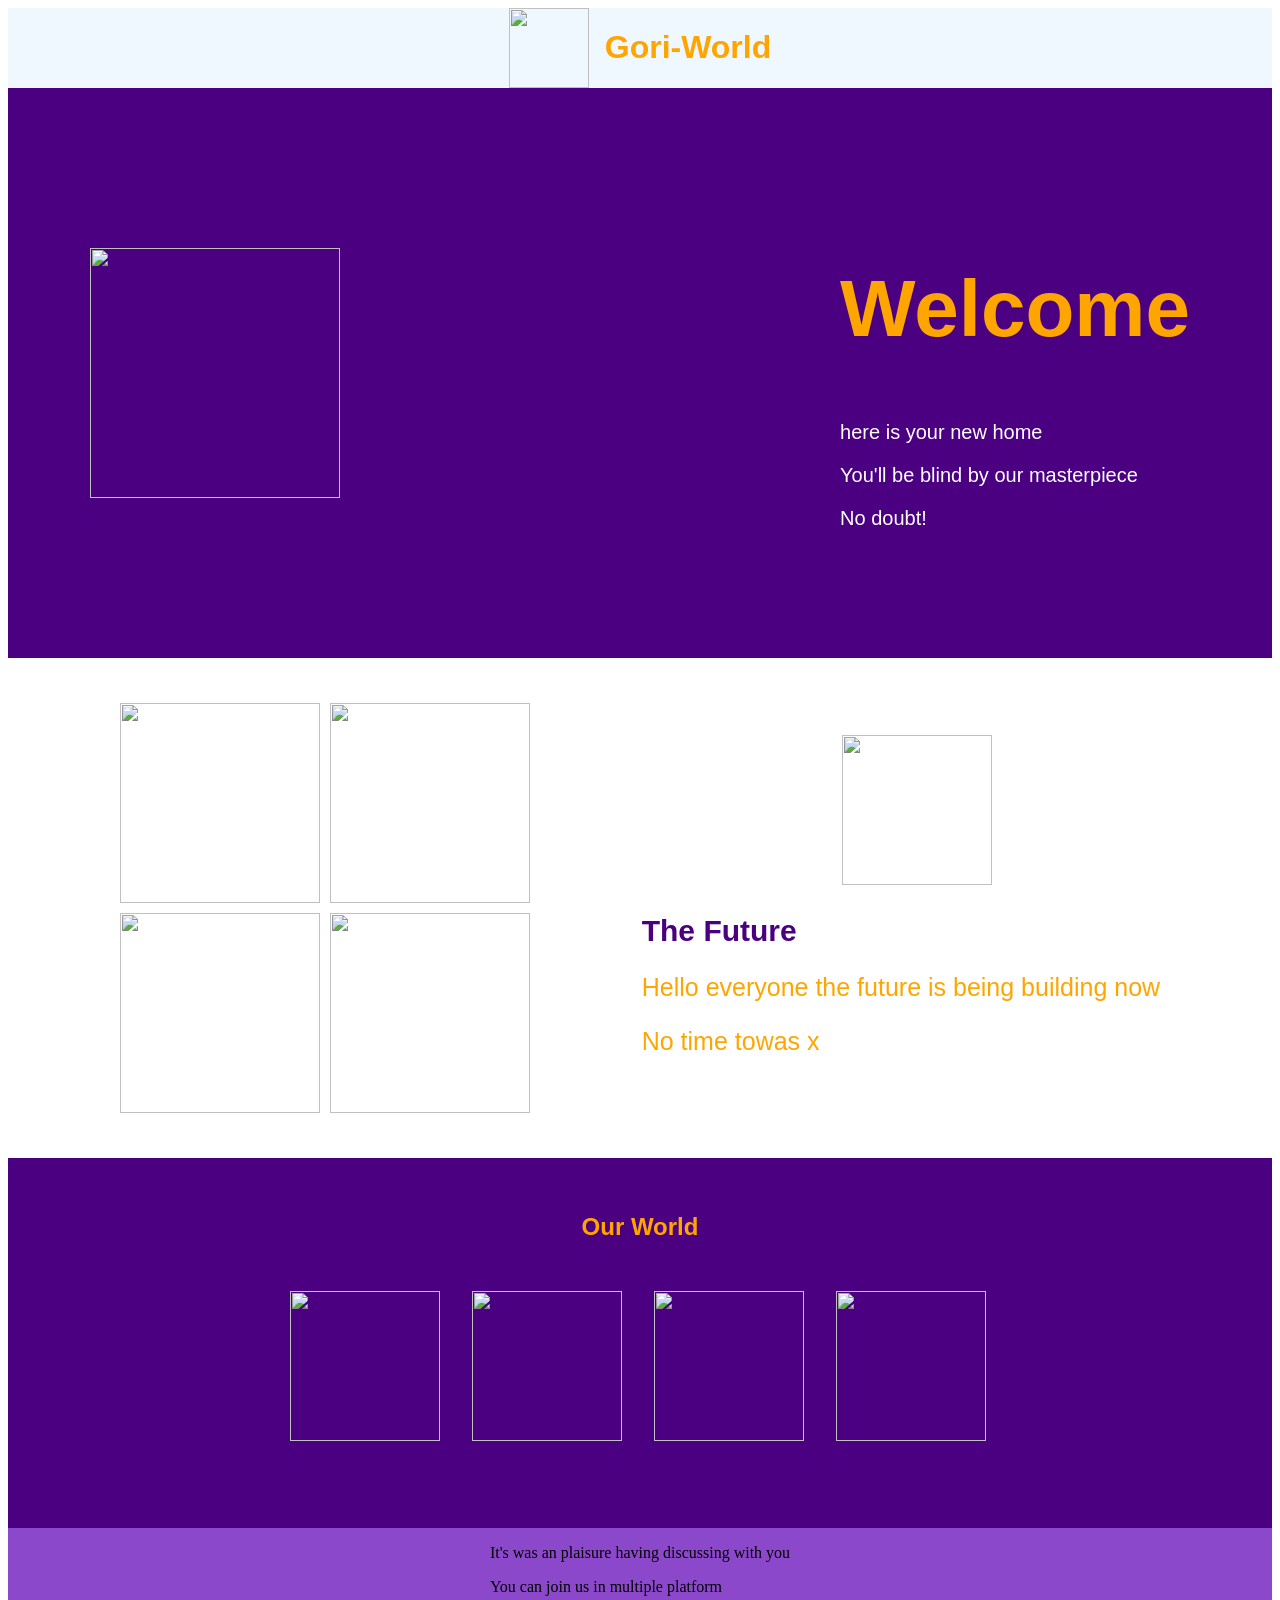
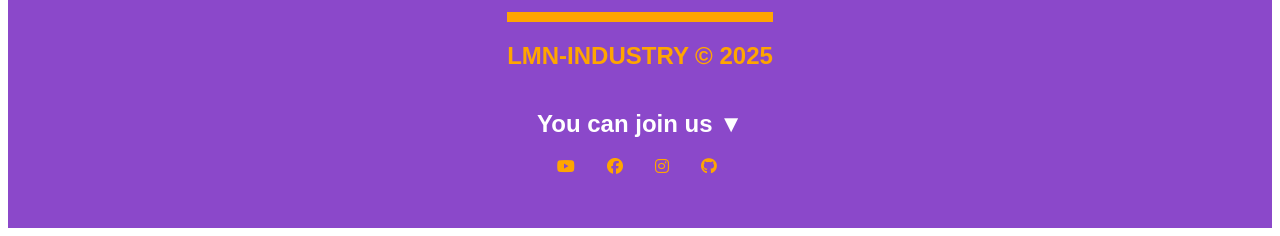
==== index.html @ 0ae8cca6 "Add files via upload" ====
<!DOCTYPE html>
<html lang="en">
<head>
    <meta charset="UTF-8">
    <meta name="viewport" content="width=device-width, initial-scale=1.0">
    <link rel="icon" type="image/png" href="./Graphics/gori5.png">
    <link rel="stylesheet" href="https://cdnjs.cloudflare.com/ajax/libs/font-awesome/6.4.0/css/all.min.css">
    <link rel="stylesheet" href="restau.css">
    <title>Gori-Gang</title>
</head>
<body>
 
    <header>
        <img src="./Graphics/gori3.png" alt="">
        <h1>Gori-World</h1>
    </header>   
    <section>
        <div class="contain">
              <img src="./Graphics/nid.png">
            <div class="part1">
                <h2>Welcome</h2>
                <p>here is your new home </p>
                <p>You'll be blind by our masterpiece</p>
                <p>No doubt!</p>
            </div>            
        </div>
        <div class="part2">
            <div class="icc">
                <img src="./Graphics/bird1.png" >
                <img src="./Graphics/bird2.png" >
                <img src="./Graphics/bird3.png" >
                <img src="./Graphics/Spide.png" >
            </div>
            <div class="icc1">
                <img src="./Graphics/plume.png">
                <h2>The Future</h2>
                <p>Hello everyone the future is being building now</p>
                <p>No time towas x</p>
            </div>
        </div>

        <div class="Car">
            <h1>Our World</h1>
            <div class="carouss">
                <img src="./Graphics/gori5.png" class="crd">
                <img src="./Graphics/gori2.png" class="crd">
                <img src="./Graphics/Gori.png"  class="crd">
                <img src="./Graphics/gori3.png" class="crd">
                <img src="./Graphics/bird3.png" class="crd">
            </div>
        </div>  
    </section>

  <footer>
    <div class="ft1">
        <p>It's was an plaisure having discussing with you</p>
        <p>You can join us in multiple platform</p>
    </div>
    <div class="ft2">
        <div class="fft"></div>
        <h2>LMN-INDUSTRY &copy; 2025</h2>
    </div>
    <div class="ft3">
        <h2>You can join us ▼</h2>
        <div class="fft3">
            <a href=""><i class="fab fa-youtube"></i></a>
            <a href=""><i class="fab fa-facebook"></i></a>
            <a href=""><i class="fab fa-instagram"></i></a>
            <a href=""><i class="fab fa-github"></i></a>
        </div>        
    </div>
  </footer>
<script src="reastau.js"></script>
</body>
</html>
---- restau.css ----
header{

    background-color: aliceblue;
    padding: 80px auto;
    display: flex;
    gap: 1rem;
    justify-content: center;
     img{
        width: 80px;
        height: 80px;
        right: 0;
     }
     h1{
        color: orange;
        font-family: 'Gill Sans', 'Gill Sans MT', Calibri, 'Trebuchet MS', sans-serif;
     }
}


.contain{

    display: flex;
    gap:500px;
    justify-content: center;
    padding: 35px;
    height: 500px;
    align-items: center;
    background-color: indigo;

    .part1{
        text-align: justify;
        h2{
            color: orange;
            font-family: 'Lucida Sans', 'Lucida Sans Regular', 'Lucida Grande', 'Lucida Sans Unicode', Geneva, Verdana, sans-serif;
            font-size: 5rem;
        }
        p{
            font-family: 'Lucida Sans', 'Lucida Sans Regular', 'Lucida Grande', 'Lucida Sans Unicode', Geneva, Verdana, sans-serif;
            font-size: 20px;
            color: white;
        }
    }

    img{
        width: 250px;
        height: 250px;
    }
}
.part2{
        display: flex;
        justify-content: space-evenly;
        height: 500px;
        align-items: center;

        .icc{
            background-color: white;
            border-radius: 5px;
            display: grid;
            grid-template-columns: auto auto;
            grid-gap: 10px;
            transition: transform 2s;

            img{
                width: 200px;
                height: 200px;
            }

            img:hover{
                transform: scale(1.5);
            }
        }


        .icc1{

            img{
                width: 150px;
                height: 150px;
                padding-left: 200px;
            }
            h2{
                color: indigo;
                font-family: 'Franklin Gothic Medium', 'Arial Narrow', Arial, sans-serif;
                font-size: 30px;
            }
            p{
                color:orange;
                font-size: 25px;
                font-family: 'Segoe UI', Tahoma, Geneva, Verdana, sans-serif;
            }
        }
    }

    .Car{
       background-color: indigo;
       height: 300px;
       padding: 35px;
       text-align: center;

       h1{
        color: orange;
        font-family: 'Franklin Gothic Medium', 'Arial Narrow', Arial, sans-serif;
       }
        .carouss{
        margin: 50px auto;
        display: flex;
        gap: 2rem;
        overflow-x: auto;
        width: 700px;
        img{
            width: 150px;
            height: 150px;
            flex: 1px;
        }
    }

    .carouss::-webkit-scrollbar{
        display: none;
    }

    }
    
    footer{

        background-color: rgb(139, 72, 202);
        height: 300px;
        display: flex;
        flex-direction: column;
        align-items: center;


        .ft2{
            h2{
                font-family: 'Segoe UI', Tahoma, Geneva, Verdana, sans-serif;
                color: orange;
            }
            .fft{
                padding: 5px;
                background-color: orange;
            }
        }

        .ft3{
            position: relative;
            h2{
               font-family: 'Segoe UI', Tahoma, Geneva, Verdana, sans-serif;
               color: white; 
            }

            .fft3{
                position: absolute;
                left: 20px;
                display: flex;
                gap: 2rem;
                a{                                
                color: orange;
                left: 100px;
                }

            }
        }
    }

    .tra{
        position: relative;
        background-color: white;
        height: 500px;
        a{
            top: 100px;
            position: absolute;
            padding: 100px;
            border: 1px solid black;
            border-radius: 10px;
            text-decoration: none;
            transition: 2s;
            

        }
    }
    a:hover{
        background-color: indigo;
        color: orange;
    }


    @media(max-width:500px){

        header{
            width: 100vh;   
        }

        section{


            .contain,.part2,.Car,.tra{
                width: 92vh;
            }
            .contain{
                border: 2px solid black;
                display: flex;
                gap: 2rem;
                justify-content: center;
                .part1{
                    h2{
                        font-size: 20px;

                    }
                    p{
                       font-size: 12px;
                       font-family: 'Segoe UI', Tahoma, Geneva, Verdana, sans-serif;

                    }
                }
            }

            .part2{
                display: flex;
                flex-direction: column;
                height: 100vh;
            }

            .tra{
                position: relative;
                a{
                    position: absolute;
                    left: 30%;
                }
            }
        }

        footer{
            width: 100vh;
        }
    }
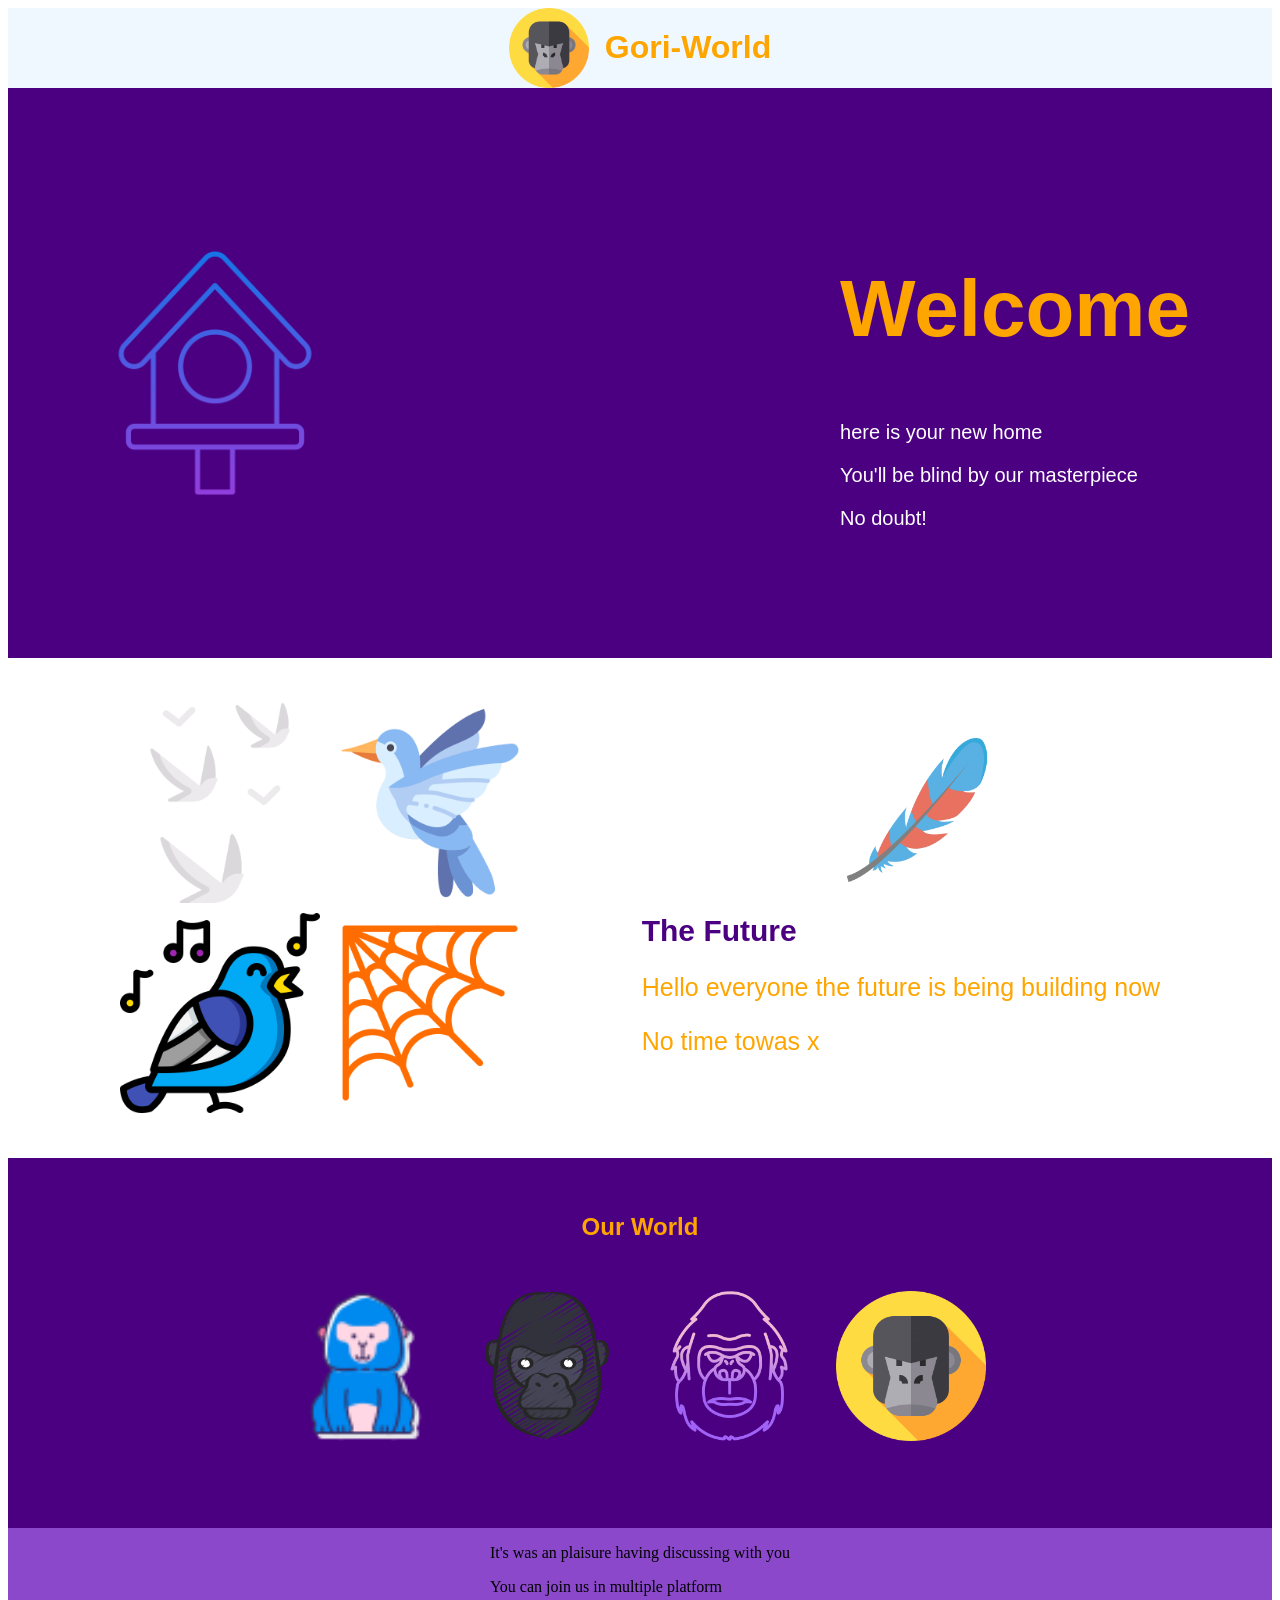
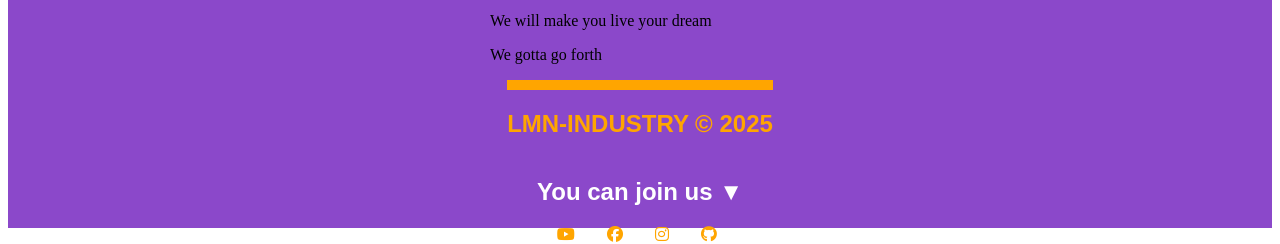
==== commit dddd2b1f: "Updated homepage" ====
--- a/index.html
+++ b/index.html
@@ -1,76 +1,78 @@
-
-<!DOCTYPE html>
-<html lang="en">
-<head>
-    <meta charset="UTF-8">
-    <meta name="viewport" content="width=device-width, initial-scale=1.0">
-    <link rel="icon" type="image/png" href="./Graphics/gori5.png">
-    <link rel="stylesheet" href="https://cdnjs.cloudflare.com/ajax/libs/font-awesome/6.4.0/css/all.min.css">
-    <link rel="stylesheet" href="restau.css">
-    <title>Gori-Gang</title>
-</head>
-<body>
- 
-    <header>
-        <img src="./Graphics/gori3.png" alt="">
-        <h1>Gori-World</h1>
-    </header>   
-    <section>
-        <div class="contain">
-              <img src="./Graphics/nid.png">
-            <div class="part1">
-                <h2>Welcome</h2>
-                <p>here is your new home </p>
-                <p>You'll be blind by our masterpiece</p>
-                <p>No doubt!</p>
-            </div>            
-        </div>
-        <div class="part2">
-            <div class="icc">
-                <img src="./Graphics/bird1.png" >
-                <img src="./Graphics/bird2.png" >
-                <img src="./Graphics/bird3.png" >
-                <img src="./Graphics/Spide.png" >
-            </div>
-            <div class="icc1">
-                <img src="./Graphics/plume.png">
-                <h2>The Future</h2>
-                <p>Hello everyone the future is being building now</p>
-                <p>No time towas x</p>
-            </div>
-        </div>
-
-        <div class="Car">
-            <h1>Our World</h1>
-            <div class="carouss">
-                <img src="./Graphics/gori5.png" class="crd">
-                <img src="./Graphics/gori2.png" class="crd">
-                <img src="./Graphics/Gori.png"  class="crd">
-                <img src="./Graphics/gori3.png" class="crd">
-                <img src="./Graphics/bird3.png" class="crd">
-            </div>
-        </div>  
-    </section>
-
-  <footer>
-    <div class="ft1">
-        <p>It's was an plaisure having discussing with you</p>
-        <p>You can join us in multiple platform</p>
-    </div>
-    <div class="ft2">
-        <div class="fft"></div>
-        <h2>LMN-INDUSTRY &copy; 2025</h2>
-    </div>
-    <div class="ft3">
-        <h2>You can join us ▼</h2>
-        <div class="fft3">
-            <a href=""><i class="fab fa-youtube"></i></a>
-            <a href=""><i class="fab fa-facebook"></i></a>
-            <a href=""><i class="fab fa-instagram"></i></a>
-            <a href=""><i class="fab fa-github"></i></a>
-        </div>        
-    </div>
-  </footer>
-<script src="reastau.js"></script>
-</body>
+
+<!DOCTYPE html>
+<html lang="en">
+<head>
+    <meta charset="UTF-8">
+    <meta name="viewport" content="width=device-width, initial-scale=1.0">
+    <link rel="icon" type="image/png" href="./Graphics/gori5.png">
+    <link rel="stylesheet" href="https://cdnjs.cloudflare.com/ajax/libs/font-awesome/6.4.0/css/all.min.css">
+    <link rel="stylesheet" href="restau.css">
+    <title>Gori-Gang</title>
+</head>
+<body>
+ 
+    <header>
+        <img src="./Graphics/gori3.png" alt="">
+        <h1>Gori-World</h1>
+    </header>   
+    <section>
+        <div class="contain">
+              <img src="./Graphics/nid.png">
+            <div class="part1">
+                <h2>Welcome</h2>
+                <p>here is your new home </p>
+                <p>You'll be blind by our masterpiece</p>
+                <p>No doubt!</p>
+            </div>            
+        </div>
+        <div class="part2">
+            <div class="icc">
+                <img src="./Graphics/bird1.png" >
+                <img src="./Graphics/bird2.png" >
+                <img src="./Graphics/bird3.png" >
+                <img src="./Graphics/Spide.png" >
+            </div>
+            <div class="icc1">
+                <img src="./Graphics/plume.png">
+                <h2>The Future</h2>
+                <p>Hello everyone the future is being building now</p>
+                <p>No time towas x</p>
+            </div>
+        </div>
+
+        <div class="Car">
+            <h1>Our World</h1>
+            <div class="carouss">
+                <img src="./Graphics/gori5.png" class="crd">
+                <img src="./Graphics/gori2.png" class="crd">
+                <img src="./Graphics/Gori.png"  class="crd">
+                <img src="./Graphics/gori3.png" class="crd">
+                <img src="./Graphics/bird3.png" class="crd">
+            </div>
+        </div>  
+    </section>
+
+  <footer>
+    <div class="ft1">
+        <p>It's was an plaisure having discussing with you</p>
+        <p>You can join us in multiple platform</p>
+        <p>We will make you live your dream</p>
+        <p>We gotta go forth</p>
+    </div>
+    <div class="ft2">
+        <div class="fft"></div>
+        <h2>LMN-INDUSTRY &copy; 2025</h2>
+    </div>
+    <div class="ft3">
+        <h2>You can join us ▼</h2>
+        <div class="fft3">
+            <a href=""><i class="fab fa-youtube"></i></a>
+            <a href=""><i class="fab fa-facebook"></i></a>
+            <a href=""><i class="fab fa-instagram"></i></a>
+            <a href=""><i class="fab fa-github"></i></a>
+        </div>        
+    </div>
+  </footer>
+<script src="reastau.js"></script>
+</body>
 </html>
--- a/restau.css
+++ b/restau.css
@@ -1,234 +1,234 @@
-header{
-
-    background-color: aliceblue;
-    padding: 80px auto;
-    display: flex;
-    gap: 1rem;
-    justify-content: center;
-     img{
-        width: 80px;
-        height: 80px;
-        right: 0;
-     }
-     h1{
-        color: orange;
-        font-family: 'Gill Sans', 'Gill Sans MT', Calibri, 'Trebuchet MS', sans-serif;
-     }
-}
-
-
-.contain{
-
-    display: flex;
-    gap:500px;
-    justify-content: center;
-    padding: 35px;
-    height: 500px;
-    align-items: center;
-    background-color: indigo;
-
-    .part1{
-        text-align: justify;
-        h2{
-            color: orange;
-            font-family: 'Lucida Sans', 'Lucida Sans Regular', 'Lucida Grande', 'Lucida Sans Unicode', Geneva, Verdana, sans-serif;
-            font-size: 5rem;
-        }
-        p{
-            font-family: 'Lucida Sans', 'Lucida Sans Regular', 'Lucida Grande', 'Lucida Sans Unicode', Geneva, Verdana, sans-serif;
-            font-size: 20px;
-            color: white;
-        }
-    }
-
-    img{
-        width: 250px;
-        height: 250px;
-    }
-}
-.part2{
-        display: flex;
-        justify-content: space-evenly;
-        height: 500px;
-        align-items: center;
-
-        .icc{
-            background-color: white;
-            border-radius: 5px;
-            display: grid;
-            grid-template-columns: auto auto;
-            grid-gap: 10px;
-            transition: transform 2s;
-
-            img{
-                width: 200px;
-                height: 200px;
-            }
-
-            img:hover{
-                transform: scale(1.5);
-            }
-        }
-
-
-        .icc1{
-
-            img{
-                width: 150px;
-                height: 150px;
-                padding-left: 200px;
-            }
-            h2{
-                color: indigo;
-                font-family: 'Franklin Gothic Medium', 'Arial Narrow', Arial, sans-serif;
-                font-size: 30px;
-            }
-            p{
-                color:orange;
-                font-size: 25px;
-                font-family: 'Segoe UI', Tahoma, Geneva, Verdana, sans-serif;
-            }
-        }
-    }
-
-    .Car{
-       background-color: indigo;
-       height: 300px;
-       padding: 35px;
-       text-align: center;
-
-       h1{
-        color: orange;
-        font-family: 'Franklin Gothic Medium', 'Arial Narrow', Arial, sans-serif;
-       }
-        .carouss{
-        margin: 50px auto;
-        display: flex;
-        gap: 2rem;
-        overflow-x: auto;
-        width: 700px;
-        img{
-            width: 150px;
-            height: 150px;
-            flex: 1px;
-        }
-    }
-
-    .carouss::-webkit-scrollbar{
-        display: none;
-    }
-
-    }
-    
-    footer{
-
-        background-color: rgb(139, 72, 202);
-        height: 300px;
-        display: flex;
-        flex-direction: column;
-        align-items: center;
-
-
-        .ft2{
-            h2{
-                font-family: 'Segoe UI', Tahoma, Geneva, Verdana, sans-serif;
-                color: orange;
-            }
-            .fft{
-                padding: 5px;
-                background-color: orange;
-            }
-        }
-
-        .ft3{
-            position: relative;
-            h2{
-               font-family: 'Segoe UI', Tahoma, Geneva, Verdana, sans-serif;
-               color: white; 
-            }
-
-            .fft3{
-                position: absolute;
-                left: 20px;
-                display: flex;
-                gap: 2rem;
-                a{                                
-                color: orange;
-                left: 100px;
-                }
-
-            }
-        }
-    }
-
-    .tra{
-        position: relative;
-        background-color: white;
-        height: 500px;
-        a{
-            top: 100px;
-            position: absolute;
-            padding: 100px;
-            border: 1px solid black;
-            border-radius: 10px;
-            text-decoration: none;
-            transition: 2s;
-            
-
-        }
-    }
-    a:hover{
-        background-color: indigo;
-        color: orange;
-    }
-
-
-    @media(max-width:500px){
-
-        header{
-            width: 100vh;   
-        }
-
-        section{
-
-
-            .contain,.part2,.Car,.tra{
-                width: 92vh;
-            }
-            .contain{
-                border: 2px solid black;
-                display: flex;
-                gap: 2rem;
-                justify-content: center;
-                .part1{
-                    h2{
-                        font-size: 20px;
-
-                    }
-                    p{
-                       font-size: 12px;
-                       font-family: 'Segoe UI', Tahoma, Geneva, Verdana, sans-serif;
-
-                    }
-                }
-            }
-
-            .part2{
-                display: flex;
-                flex-direction: column;
-                height: 100vh;
-            }
-
-            .tra{
-                position: relative;
-                a{
-                    position: absolute;
-                    left: 30%;
-                }
-            }
-        }
-
-        footer{
-            width: 100vh;
-        }
+header{
+
+    background-color: aliceblue;
+    padding: 80px auto;
+    display: flex;
+    gap: 1rem;
+    justify-content: center;
+     img{
+        width: 80px;
+        height: 80px;
+        right: 0;
+     }
+     h1{
+        color: orange;
+        font-family: 'Gill Sans', 'Gill Sans MT', Calibri, 'Trebuchet MS', sans-serif;
+     }
+}
+
+
+.contain{
+
+    display: flex;
+    gap:500px;
+    justify-content: center;
+    padding: 35px;
+    height: 500px;
+    align-items: center;
+    background-color: indigo;
+
+    .part1{
+        text-align: justify;
+        h2{
+            color: orange;
+            font-family: 'Lucida Sans', 'Lucida Sans Regular', 'Lucida Grande', 'Lucida Sans Unicode', Geneva, Verdana, sans-serif;
+            font-size: 5rem;
+        }
+        p{
+            font-family: 'Lucida Sans', 'Lucida Sans Regular', 'Lucida Grande', 'Lucida Sans Unicode', Geneva, Verdana, sans-serif;
+            font-size: 20px;
+            color: white;
+        }
+    }
+
+    img{
+        width: 250px;
+        height: 250px;
+    }
+}
+.part2{
+        display: flex;
+        justify-content: space-evenly;
+        height: 500px;
+        align-items: center;
+
+        .icc{
+            background-color: white;
+            border-radius: 5px;
+            display: grid;
+            grid-template-columns: auto auto;
+            grid-gap: 10px;
+            transition: transform 2s;
+
+            img{
+                width: 200px;
+                height: 200px;
+            }
+
+            img:hover{
+                transform: scale(1.5);
+            }
+        }
+
+
+        .icc1{
+
+            img{
+                width: 150px;
+                height: 150px;
+                padding-left: 200px;
+            }
+            h2{
+                color: indigo;
+                font-family: 'Franklin Gothic Medium', 'Arial Narrow', Arial, sans-serif;
+                font-size: 30px;
+            }
+            p{
+                color:orange;
+                font-size: 25px;
+                font-family: 'Segoe UI', Tahoma, Geneva, Verdana, sans-serif;
+            }
+        }
+    }
+
+    .Car{
+       background-color: indigo;
+       height: 300px;
+       padding: 35px;
+       text-align: center;
+
+       h1{
+        color: orange;
+        font-family: 'Franklin Gothic Medium', 'Arial Narrow', Arial, sans-serif;
+       }
+        .carouss{
+        margin: 50px auto;
+        display: flex;
+        gap: 2rem;
+        overflow-x: auto;
+        width: 700px;
+        img{
+            width: 150px;
+            height: 150px;
+            flex: 1px;
+        }
+    }
+
+    .carouss::-webkit-scrollbar{
+        display: none;
+    }
+
+    }
+    
+    footer{
+
+        background-color: rgb(139, 72, 202);
+        height: 300px;
+        display: flex;
+        flex-direction: column;
+        align-items: center;
+
+
+        .ft2{
+            h2{
+                font-family: 'Segoe UI', Tahoma, Geneva, Verdana, sans-serif;
+                color: orange;
+            }
+            .fft{
+                padding: 5px;
+                background-color: orange;
+            }
+        }
+
+        .ft3{
+            position: relative;
+            h2{
+               font-family: 'Segoe UI', Tahoma, Geneva, Verdana, sans-serif;
+               color: white; 
+            }
+
+            .fft3{
+                position: absolute;
+                left: 20px;
+                display: flex;
+                gap: 2rem;
+                a{                                
+                color: orange;
+                left: 100px;
+                }
+
+            }
+        }
+    }
+
+    .tra{
+        position: relative;
+        background-color: white;
+        height: 500px;
+        a{
+            top: 100px;
+            position: absolute;
+            padding: 100px;
+            border: 1px solid black;
+            border-radius: 10px;
+            text-decoration: none;
+            transition: 2s;
+            
+
+        }
+    }
+    a:hover{
+        background-color: indigo;
+        color: orange;
+    }
+
+
+    @media(max-width:500px){
+
+        header{
+            width: 100vh;   
+        }
+
+        section{
+
+
+            .contain,.part2,.Car,.tra{
+                width: 92vh;
+            }
+            .contain{
+                border: 2px solid black;
+                display: flex;
+                gap: 2rem;
+                justify-content: center;
+                .part1{
+                    h2{
+                        font-size: 20px;
+
+                    }
+                    p{
+                       font-size: 12px;
+                       font-family: 'Segoe UI', Tahoma, Geneva, Verdana, sans-serif;
+
+                    }
+                }
+            }
+
+            .part2{
+                display: flex;
+                flex-direction: column;
+                height: 100vh;
+            }
+
+            .tra{
+                position: relative;
+                a{
+                    position: absolute;
+                    left: 30%;
+                }
+            }
+        }
+
+        footer{
+            width: 100vh;
+        }
     }
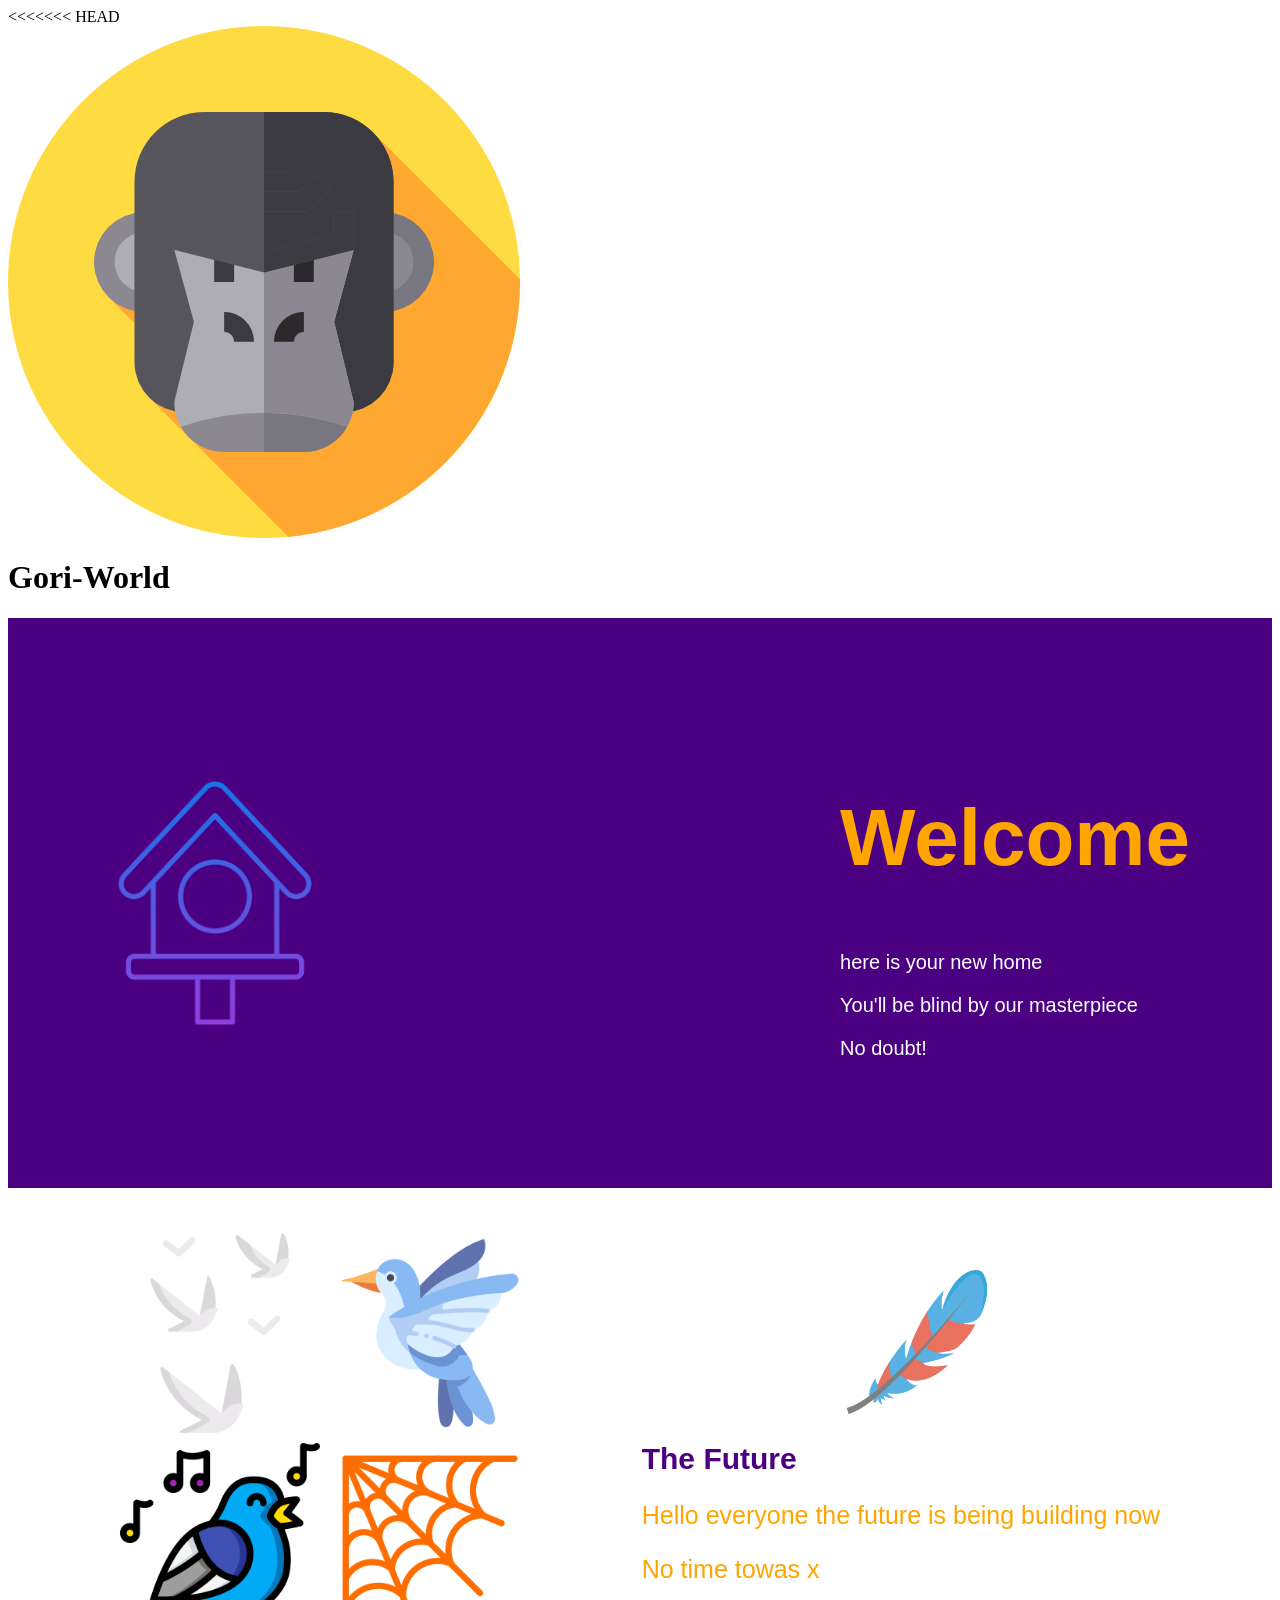
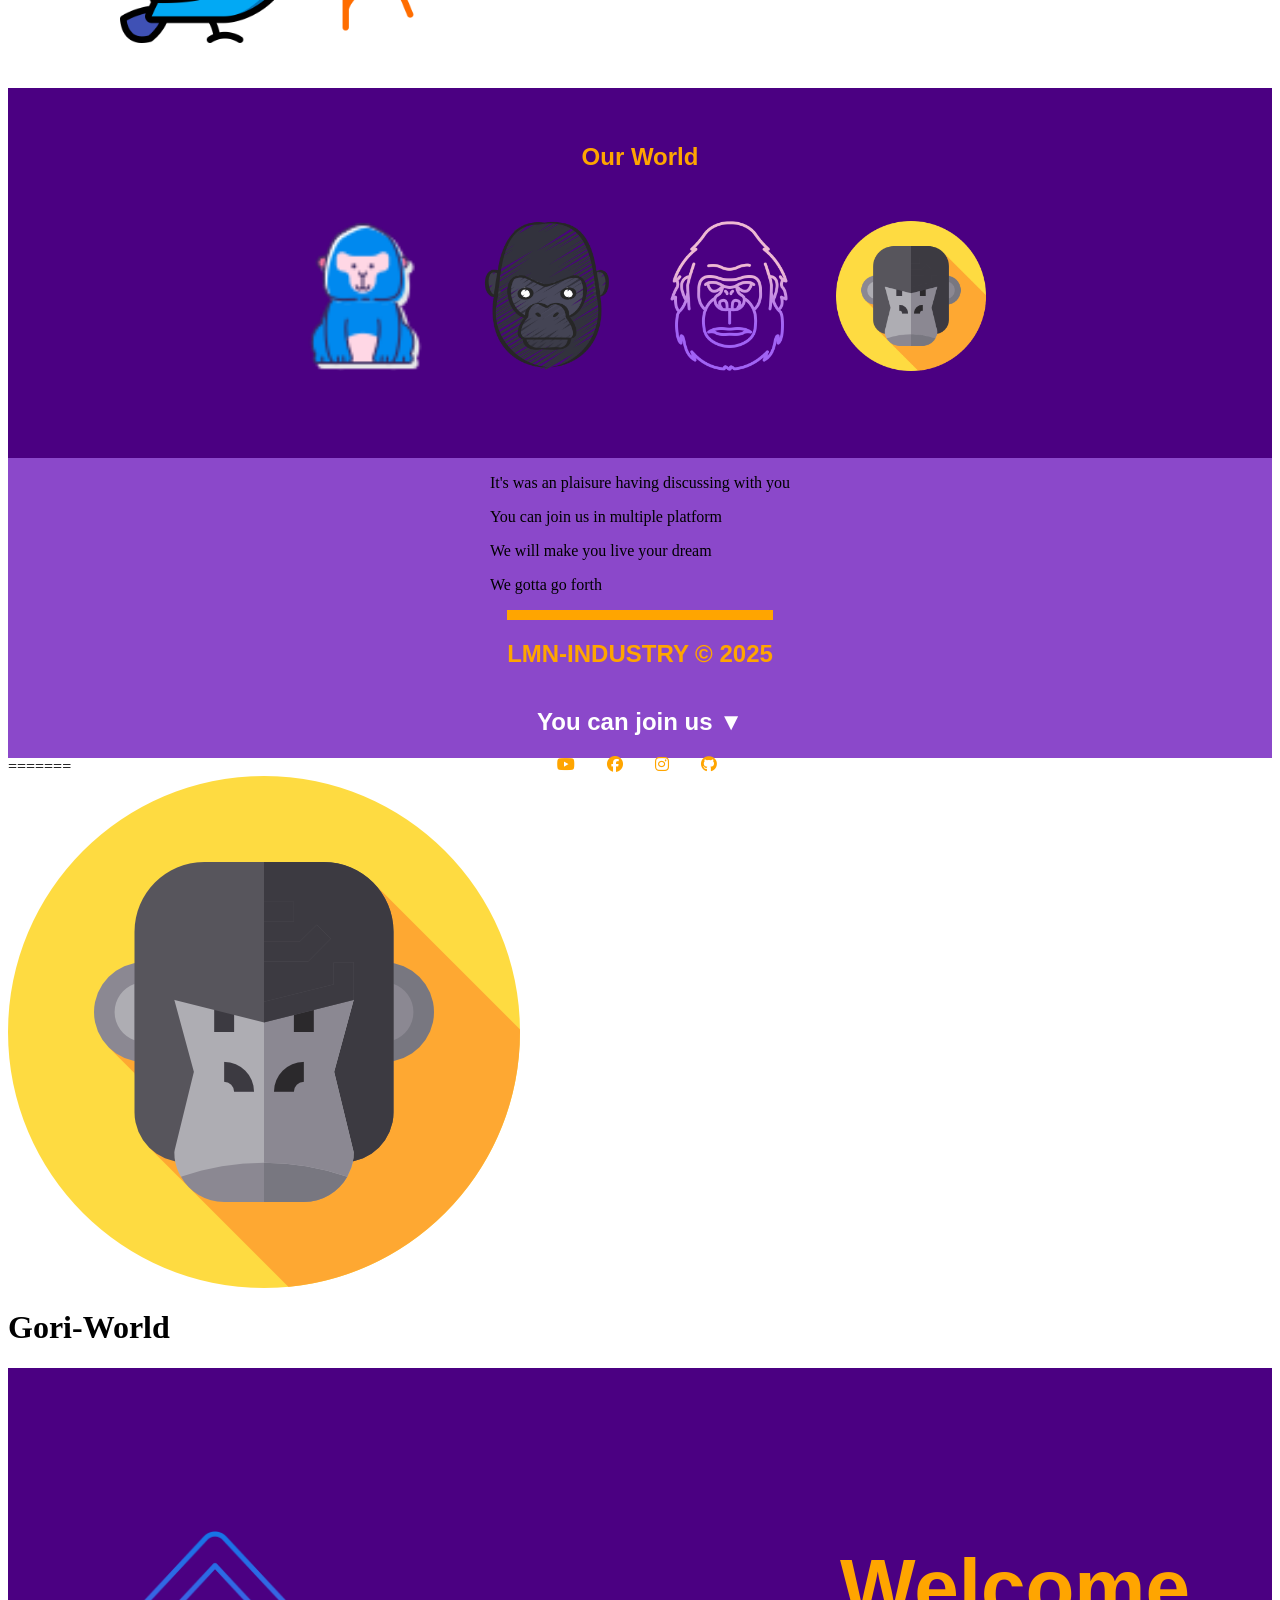
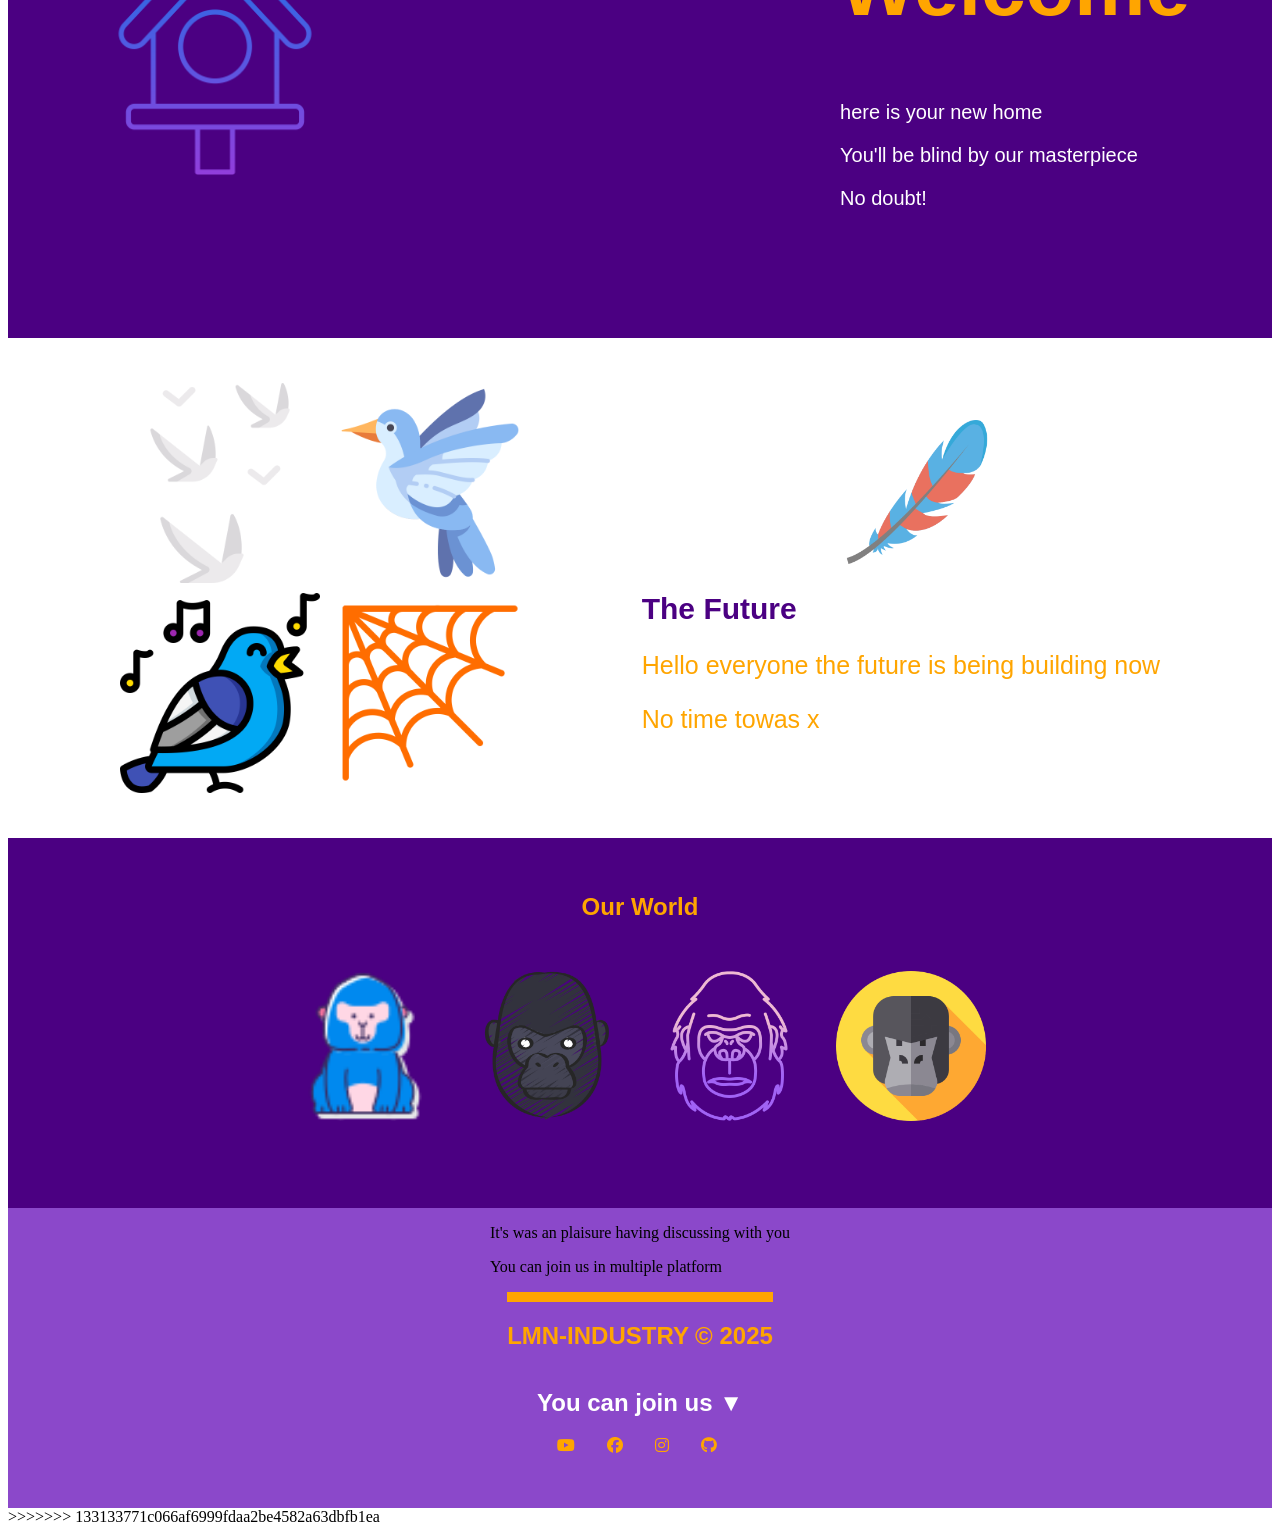
==== commit 1b200dd2: "Updated homepage" ====
--- a/index.html
+++ b/index.html
@@ -1,3 +1,4 @@
+<<<<<<< HEAD
 
 <!DOCTYPE html>
 <html lang="en">
@@ -75,4 +76,81 @@
   </footer>
 <script src="reastau.js"></script>
 </body>
+=======
+
+<!DOCTYPE html>
+<html lang="en">
+<head>
+    <meta charset="UTF-8">
+    <meta name="viewport" content="width=device-width, initial-scale=1.0">
+    <link rel="icon" type="image/png" href="./Graphics/gori5.png">
+    <link rel="stylesheet" href="https://cdnjs.cloudflare.com/ajax/libs/font-awesome/6.4.0/css/all.min.css">
+    <link rel="stylesheet" href="restau.css">
+    <title>Gori-Gang</title>
+</head>
+<body>
+ 
+    <header>
+        <img src="./Graphics/gori3.png" alt="">
+        <h1>Gori-World</h1>
+    </header>   
+    <section>
+        <div class="contain">
+              <img src="./Graphics/nid.png">
+            <div class="part1">
+                <h2>Welcome</h2>
+                <p>here is your new home </p>
+                <p>You'll be blind by our masterpiece</p>
+                <p>No doubt!</p>
+            </div>            
+        </div>
+        <div class="part2">
+            <div class="icc">
+                <img src="./Graphics/bird1.png" >
+                <img src="./Graphics/bird2.png" >
+                <img src="./Graphics/bird3.png" >
+                <img src="./Graphics/Spide.png" >
+            </div>
+            <div class="icc1">
+                <img src="./Graphics/plume.png">
+                <h2>The Future</h2>
+                <p>Hello everyone the future is being building now</p>
+                <p>No time towas x</p>
+            </div>
+        </div>
+
+        <div class="Car">
+            <h1>Our World</h1>
+            <div class="carouss">
+                <img src="./Graphics/gori5.png" class="crd">
+                <img src="./Graphics/gori2.png" class="crd">
+                <img src="./Graphics/Gori.png"  class="crd">
+                <img src="./Graphics/gori3.png" class="crd">
+                <img src="./Graphics/bird3.png" class="crd">
+            </div>
+        </div>  
+    </section>
+
+  <footer>
+    <div class="ft1">
+        <p>It's was an plaisure having discussing with you</p>
+        <p>You can join us in multiple platform</p>
+    </div>
+    <div class="ft2">
+        <div class="fft"></div>
+        <h2>LMN-INDUSTRY &copy; 2025</h2>
+    </div>
+    <div class="ft3">
+        <h2>You can join us ▼</h2>
+        <div class="fft3">
+            <a href=""><i class="fab fa-youtube"></i></a>
+            <a href=""><i class="fab fa-facebook"></i></a>
+            <a href=""><i class="fab fa-instagram"></i></a>
+            <a href=""><i class="fab fa-github"></i></a>
+        </div>        
+    </div>
+  </footer>
+<script src="reastau.js"></script>
+</body>
+>>>>>>> 133133771c066af6999fdaa2be4582a63dbfb1ea
 </html>
--- a/restau.css
+++ b/restau.css
@@ -1,3 +1,4 @@
+<<<<<<< HEAD
 header{
 
     background-color: aliceblue;
@@ -231,4 +232,239 @@
         footer{
             width: 100vh;
         }
+=======
+header{
+
+    background-color: aliceblue;
+    padding: 80px auto;
+    display: flex;
+    gap: 1rem;
+    justify-content: center;
+     img{
+        width: 80px;
+        height: 80px;
+        right: 0;
+     }
+     h1{
+        color: orange;
+        font-family: 'Gill Sans', 'Gill Sans MT', Calibri, 'Trebuchet MS', sans-serif;
+     }
+}
+
+
+.contain{
+
+    display: flex;
+    gap:500px;
+    justify-content: center;
+    padding: 35px;
+    height: 500px;
+    align-items: center;
+    background-color: indigo;
+
+    .part1{
+        text-align: justify;
+        h2{
+            color: orange;
+            font-family: 'Lucida Sans', 'Lucida Sans Regular', 'Lucida Grande', 'Lucida Sans Unicode', Geneva, Verdana, sans-serif;
+            font-size: 5rem;
+        }
+        p{
+            font-family: 'Lucida Sans', 'Lucida Sans Regular', 'Lucida Grande', 'Lucida Sans Unicode', Geneva, Verdana, sans-serif;
+            font-size: 20px;
+            color: white;
+        }
+    }
+
+    img{
+        width: 250px;
+        height: 250px;
+    }
+}
+.part2{
+        display: flex;
+        justify-content: space-evenly;
+        height: 500px;
+        align-items: center;
+
+        .icc{
+            background-color: white;
+            border-radius: 5px;
+            display: grid;
+            grid-template-columns: auto auto;
+            grid-gap: 10px;
+            transition: transform 2s;
+
+            img{
+                width: 200px;
+                height: 200px;
+            }
+
+            img:hover{
+                transform: scale(1.5);
+            }
+        }
+
+
+        .icc1{
+
+            img{
+                width: 150px;
+                height: 150px;
+                padding-left: 200px;
+            }
+            h2{
+                color: indigo;
+                font-family: 'Franklin Gothic Medium', 'Arial Narrow', Arial, sans-serif;
+                font-size: 30px;
+            }
+            p{
+                color:orange;
+                font-size: 25px;
+                font-family: 'Segoe UI', Tahoma, Geneva, Verdana, sans-serif;
+            }
+        }
+    }
+
+    .Car{
+       background-color: indigo;
+       height: 300px;
+       padding: 35px;
+       text-align: center;
+
+       h1{
+        color: orange;
+        font-family: 'Franklin Gothic Medium', 'Arial Narrow', Arial, sans-serif;
+       }
+        .carouss{
+        margin: 50px auto;
+        display: flex;
+        gap: 2rem;
+        overflow-x: auto;
+        width: 700px;
+        img{
+            width: 150px;
+            height: 150px;
+            flex: 1px;
+        }
+    }
+
+    .carouss::-webkit-scrollbar{
+        display: none;
+    }
+
+    }
+    
+    footer{
+
+        background-color: rgb(139, 72, 202);
+        height: 300px;
+        display: flex;
+        flex-direction: column;
+        align-items: center;
+
+
+        .ft2{
+            h2{
+                font-family: 'Segoe UI', Tahoma, Geneva, Verdana, sans-serif;
+                color: orange;
+            }
+            .fft{
+                padding: 5px;
+                background-color: orange;
+            }
+        }
+
+        .ft3{
+            position: relative;
+            h2{
+               font-family: 'Segoe UI', Tahoma, Geneva, Verdana, sans-serif;
+               color: white; 
+            }
+
+            .fft3{
+                position: absolute;
+                left: 20px;
+                display: flex;
+                gap: 2rem;
+                a{                                
+                color: orange;
+                left: 100px;
+                }
+
+            }
+        }
+    }
+
+    .tra{
+        position: relative;
+        background-color: white;
+        height: 500px;
+        a{
+            top: 100px;
+            position: absolute;
+            padding: 100px;
+            border: 1px solid black;
+            border-radius: 10px;
+            text-decoration: none;
+            transition: 2s;
+            
+
+        }
+    }
+    a:hover{
+        background-color: indigo;
+        color: orange;
+    }
+
+
+    @media(max-width:500px){
+
+        header{
+            width: 100vh;   
+        }
+
+        section{
+
+
+            .contain,.part2,.Car,.tra{
+                width: 92vh;
+            }
+            .contain{
+                border: 2px solid black;
+                display: flex;
+                gap: 2rem;
+                justify-content: center;
+                .part1{
+                    h2{
+                        font-size: 20px;
+
+                    }
+                    p{
+                       font-size: 12px;
+                       font-family: 'Segoe UI', Tahoma, Geneva, Verdana, sans-serif;
+
+                    }
+                }
+            }
+
+            .part2{
+                display: flex;
+                flex-direction: column;
+                height: 100vh;
+            }
+
+            .tra{
+                position: relative;
+                a{
+                    position: absolute;
+                    left: 30%;
+                }
+            }
+        }
+
+        footer{
+            width: 100vh;
+        }
+>>>>>>> 133133771c066af6999fdaa2be4582a63dbfb1ea
     }
--- a/restau.css
+++ b/restau.css
@@ -1,3 +1,4 @@
+<<<<<<< HEAD
 header{
 
     background-color: aliceblue;
@@ -231,4 +232,239 @@
         footer{
             width: 100vh;
         }
+=======
+header{
+
+    background-color: aliceblue;
+    padding: 80px auto;
+    display: flex;
+    gap: 1rem;
+    justify-content: center;
+     img{
+        width: 80px;
+        height: 80px;
+        right: 0;
+     }
+     h1{
+        color: orange;
+        font-family: 'Gill Sans', 'Gill Sans MT', Calibri, 'Trebuchet MS', sans-serif;
+     }
+}
+
+
+.contain{
+
+    display: flex;
+    gap:500px;
+    justify-content: center;
+    padding: 35px;
+    height: 500px;
+    align-items: center;
+    background-color: indigo;
+
+    .part1{
+        text-align: justify;
+        h2{
+            color: orange;
+            font-family: 'Lucida Sans', 'Lucida Sans Regular', 'Lucida Grande', 'Lucida Sans Unicode', Geneva, Verdana, sans-serif;
+            font-size: 5rem;
+        }
+        p{
+            font-family: 'Lucida Sans', 'Lucida Sans Regular', 'Lucida Grande', 'Lucida Sans Unicode', Geneva, Verdana, sans-serif;
+            font-size: 20px;
+            color: white;
+        }
+    }
+
+    img{
+        width: 250px;
+        height: 250px;
+    }
+}
+.part2{
+        display: flex;
+        justify-content: space-evenly;
+        height: 500px;
+        align-items: center;
+
+        .icc{
+            background-color: white;
+            border-radius: 5px;
+            display: grid;
+            grid-template-columns: auto auto;
+            grid-gap: 10px;
+            transition: transform 2s;
+
+            img{
+                width: 200px;
+                height: 200px;
+            }
+
+            img:hover{
+                transform: scale(1.5);
+            }
+        }
+
+
+        .icc1{
+
+            img{
+                width: 150px;
+                height: 150px;
+                padding-left: 200px;
+            }
+            h2{
+                color: indigo;
+                font-family: 'Franklin Gothic Medium', 'Arial Narrow', Arial, sans-serif;
+                font-size: 30px;
+            }
+            p{
+                color:orange;
+                font-size: 25px;
+                font-family: 'Segoe UI', Tahoma, Geneva, Verdana, sans-serif;
+            }
+        }
+    }
+
+    .Car{
+       background-color: indigo;
+       height: 300px;
+       padding: 35px;
+       text-align: center;
+
+       h1{
+        color: orange;
+        font-family: 'Franklin Gothic Medium', 'Arial Narrow', Arial, sans-serif;
+       }
+        .carouss{
+        margin: 50px auto;
+        display: flex;
+        gap: 2rem;
+        overflow-x: auto;
+        width: 700px;
+        img{
+            width: 150px;
+            height: 150px;
+            flex: 1px;
+        }
+    }
+
+    .carouss::-webkit-scrollbar{
+        display: none;
+    }
+
+    }
+    
+    footer{
+
+        background-color: rgb(139, 72, 202);
+        height: 300px;
+        display: flex;
+        flex-direction: column;
+        align-items: center;
+
+
+        .ft2{
+            h2{
+                font-family: 'Segoe UI', Tahoma, Geneva, Verdana, sans-serif;
+                color: orange;
+            }
+            .fft{
+                padding: 5px;
+                background-color: orange;
+            }
+        }
+
+        .ft3{
+            position: relative;
+            h2{
+               font-family: 'Segoe UI', Tahoma, Geneva, Verdana, sans-serif;
+               color: white; 
+            }
+
+            .fft3{
+                position: absolute;
+                left: 20px;
+                display: flex;
+                gap: 2rem;
+                a{                                
+                color: orange;
+                left: 100px;
+                }
+
+            }
+        }
+    }
+
+    .tra{
+        position: relative;
+        background-color: white;
+        height: 500px;
+        a{
+            top: 100px;
+            position: absolute;
+            padding: 100px;
+            border: 1px solid black;
+            border-radius: 10px;
+            text-decoration: none;
+            transition: 2s;
+            
+
+        }
+    }
+    a:hover{
+        background-color: indigo;
+        color: orange;
+    }
+
+
+    @media(max-width:500px){
+
+        header{
+            width: 100vh;   
+        }
+
+        section{
+
+
+            .contain,.part2,.Car,.tra{
+                width: 92vh;
+            }
+            .contain{
+                border: 2px solid black;
+                display: flex;
+                gap: 2rem;
+                justify-content: center;
+                .part1{
+                    h2{
+                        font-size: 20px;
+
+                    }
+                    p{
+                       font-size: 12px;
+                       font-family: 'Segoe UI', Tahoma, Geneva, Verdana, sans-serif;
+
+                    }
+                }
+            }
+
+            .part2{
+                display: flex;
+                flex-direction: column;
+                height: 100vh;
+            }
+
+            .tra{
+                position: relative;
+                a{
+                    position: absolute;
+                    left: 30%;
+                }
+            }
+        }
+
+        footer{
+            width: 100vh;
+        }
+>>>>>>> 133133771c066af6999fdaa2be4582a63dbfb1ea
     }
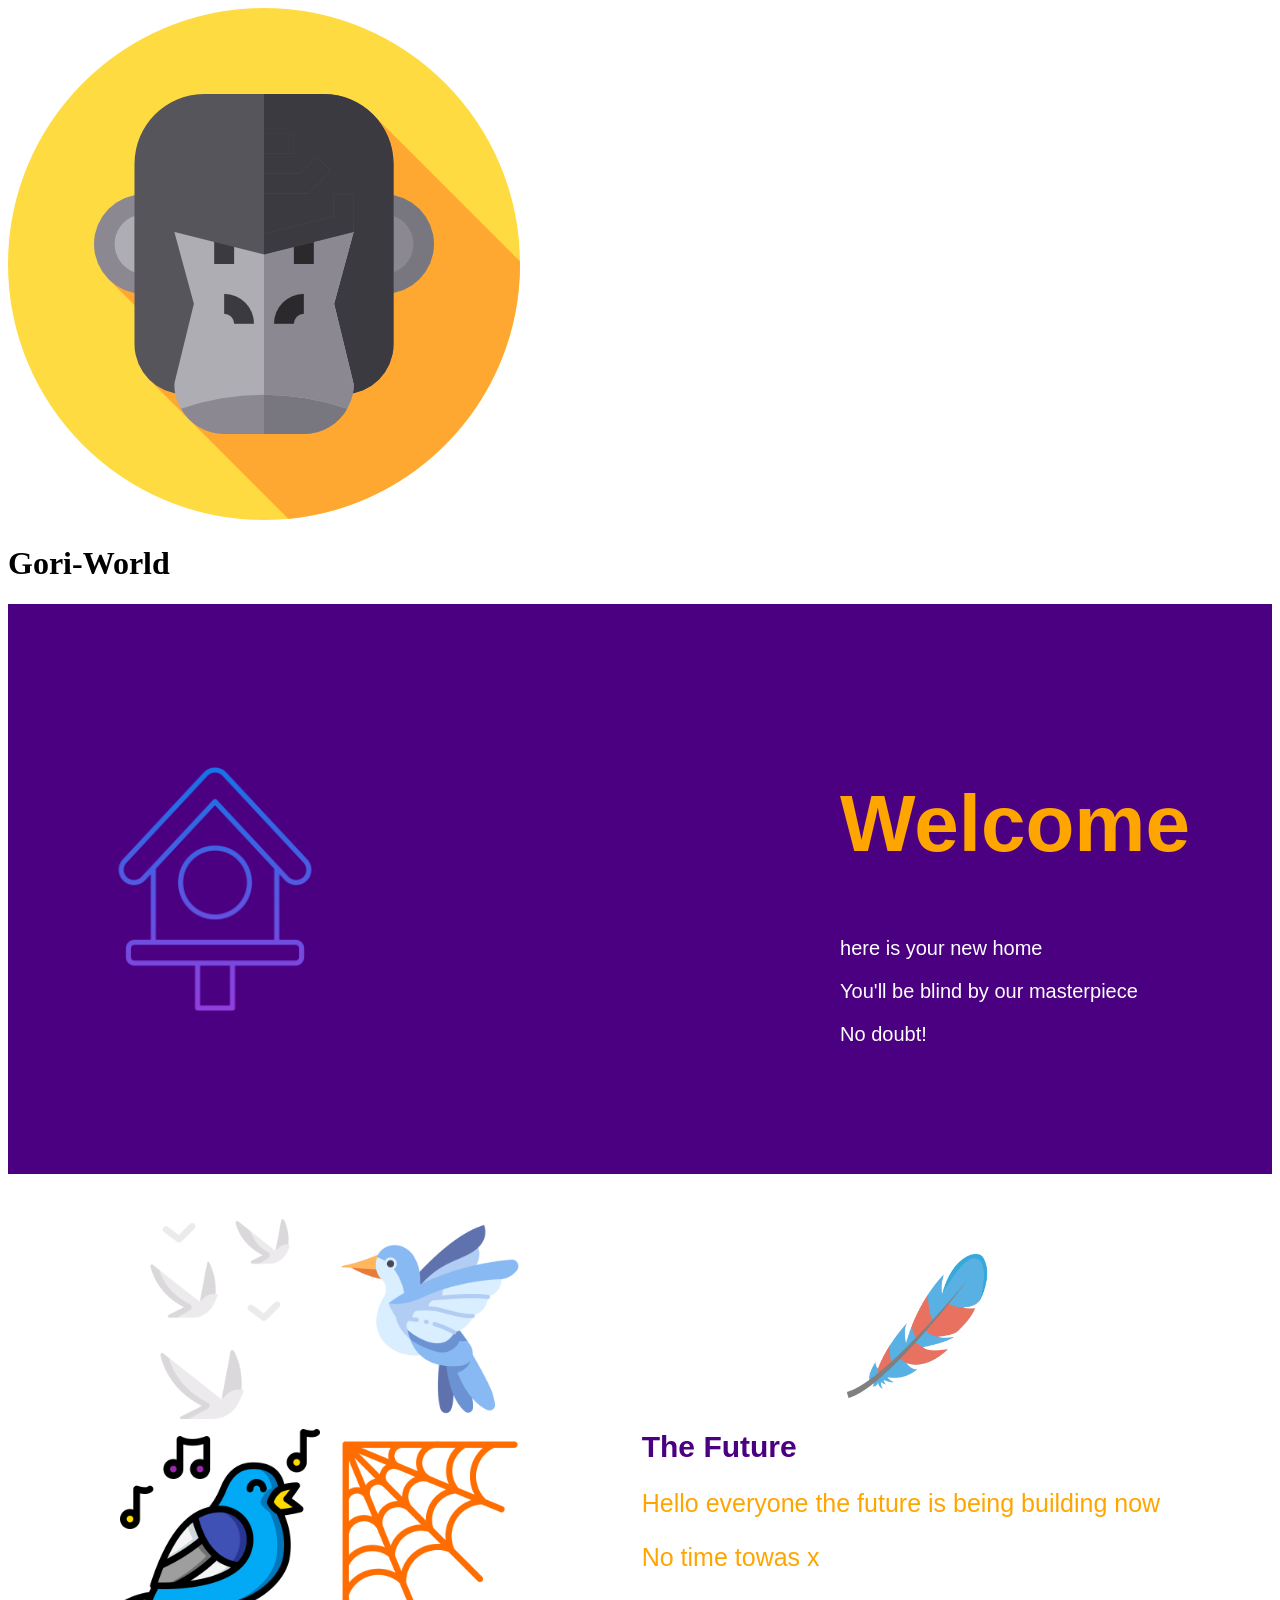
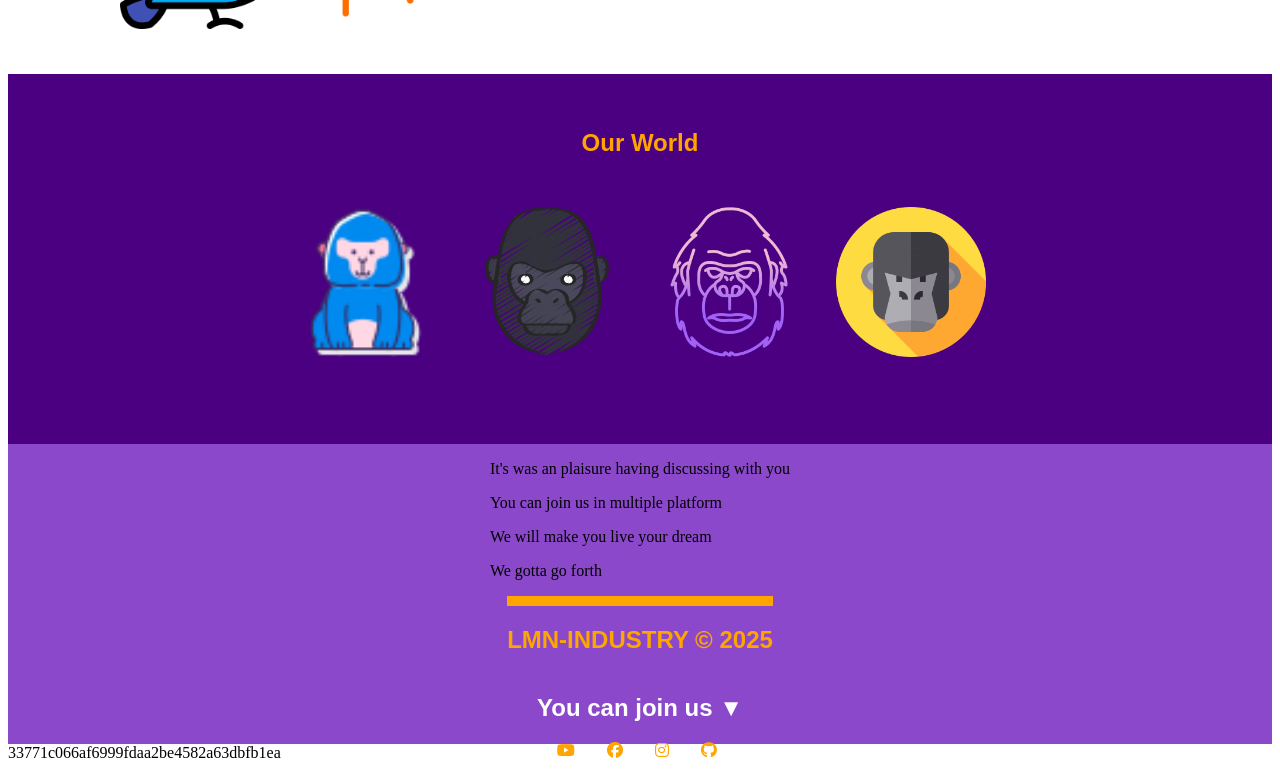
==== commit d09b4a8f: "Fix merge conflict in index.html Removed merge conflict markers and cleaned up HTML structure." ====
--- a/index.html
+++ b/index.html
@@ -1,4 +1,4 @@
-<<<<<<< HEAD
+
 
 <!DOCTYPE html>
 <html lang="en">
@@ -76,81 +76,5 @@
   </footer>
 <script src="reastau.js"></script>
 </body>
-=======
-
-<!DOCTYPE html>
-<html lang="en">
-<head>
-    <meta charset="UTF-8">
-    <meta name="viewport" content="width=device-width, initial-scale=1.0">
-    <link rel="icon" type="image/png" href="./Graphics/gori5.png">
-    <link rel="stylesheet" href="https://cdnjs.cloudflare.com/ajax/libs/font-awesome/6.4.0/css/all.min.css">
-    <link rel="stylesheet" href="restau.css">
-    <title>Gori-Gang</title>
-</head>
-<body>
- 
-    <header>
-        <img src="./Graphics/gori3.png" alt="">
-        <h1>Gori-World</h1>
-    </header>   
-    <section>
-        <div class="contain">
-              <img src="./Graphics/nid.png">
-            <div class="part1">
-                <h2>Welcome</h2>
-                <p>here is your new home </p>
-                <p>You'll be blind by our masterpiece</p>
-                <p>No doubt!</p>
-            </div>            
-        </div>
-        <div class="part2">
-            <div class="icc">
-                <img src="./Graphics/bird1.png" >
-                <img src="./Graphics/bird2.png" >
-                <img src="./Graphics/bird3.png" >
-                <img src="./Graphics/Spide.png" >
-            </div>
-            <div class="icc1">
-                <img src="./Graphics/plume.png">
-                <h2>The Future</h2>
-                <p>Hello everyone the future is being building now</p>
-                <p>No time towas x</p>
-            </div>
-        </div>
-
-        <div class="Car">
-            <h1>Our World</h1>
-            <div class="carouss">
-                <img src="./Graphics/gori5.png" class="crd">
-                <img src="./Graphics/gori2.png" class="crd">
-                <img src="./Graphics/Gori.png"  class="crd">
-                <img src="./Graphics/gori3.png" class="crd">
-                <img src="./Graphics/bird3.png" class="crd">
-            </div>
-        </div>  
-    </section>
-
-  <footer>
-    <div class="ft1">
-        <p>It's was an plaisure having discussing with you</p>
-        <p>You can join us in multiple platform</p>
-    </div>
-    <div class="ft2">
-        <div class="fft"></div>
-        <h2>LMN-INDUSTRY &copy; 2025</h2>
-    </div>
-    <div class="ft3">
-        <h2>You can join us ▼</h2>
-        <div class="fft3">
-            <a href=""><i class="fab fa-youtube"></i></a>
-            <a href=""><i class="fab fa-facebook"></i></a>
-            <a href=""><i class="fab fa-instagram"></i></a>
-            <a href=""><i class="fab fa-github"></i></a>
-        </div>        
-    </div>
-  </footer>
-<script src="reastau.js"></script>
-</body>
->>>>>>> 133133771c066af6999fdaa2be4582a63dbfb1ea
-</html>+33771c066af6999fdaa2be4582a63dbfb1ea
+</html>
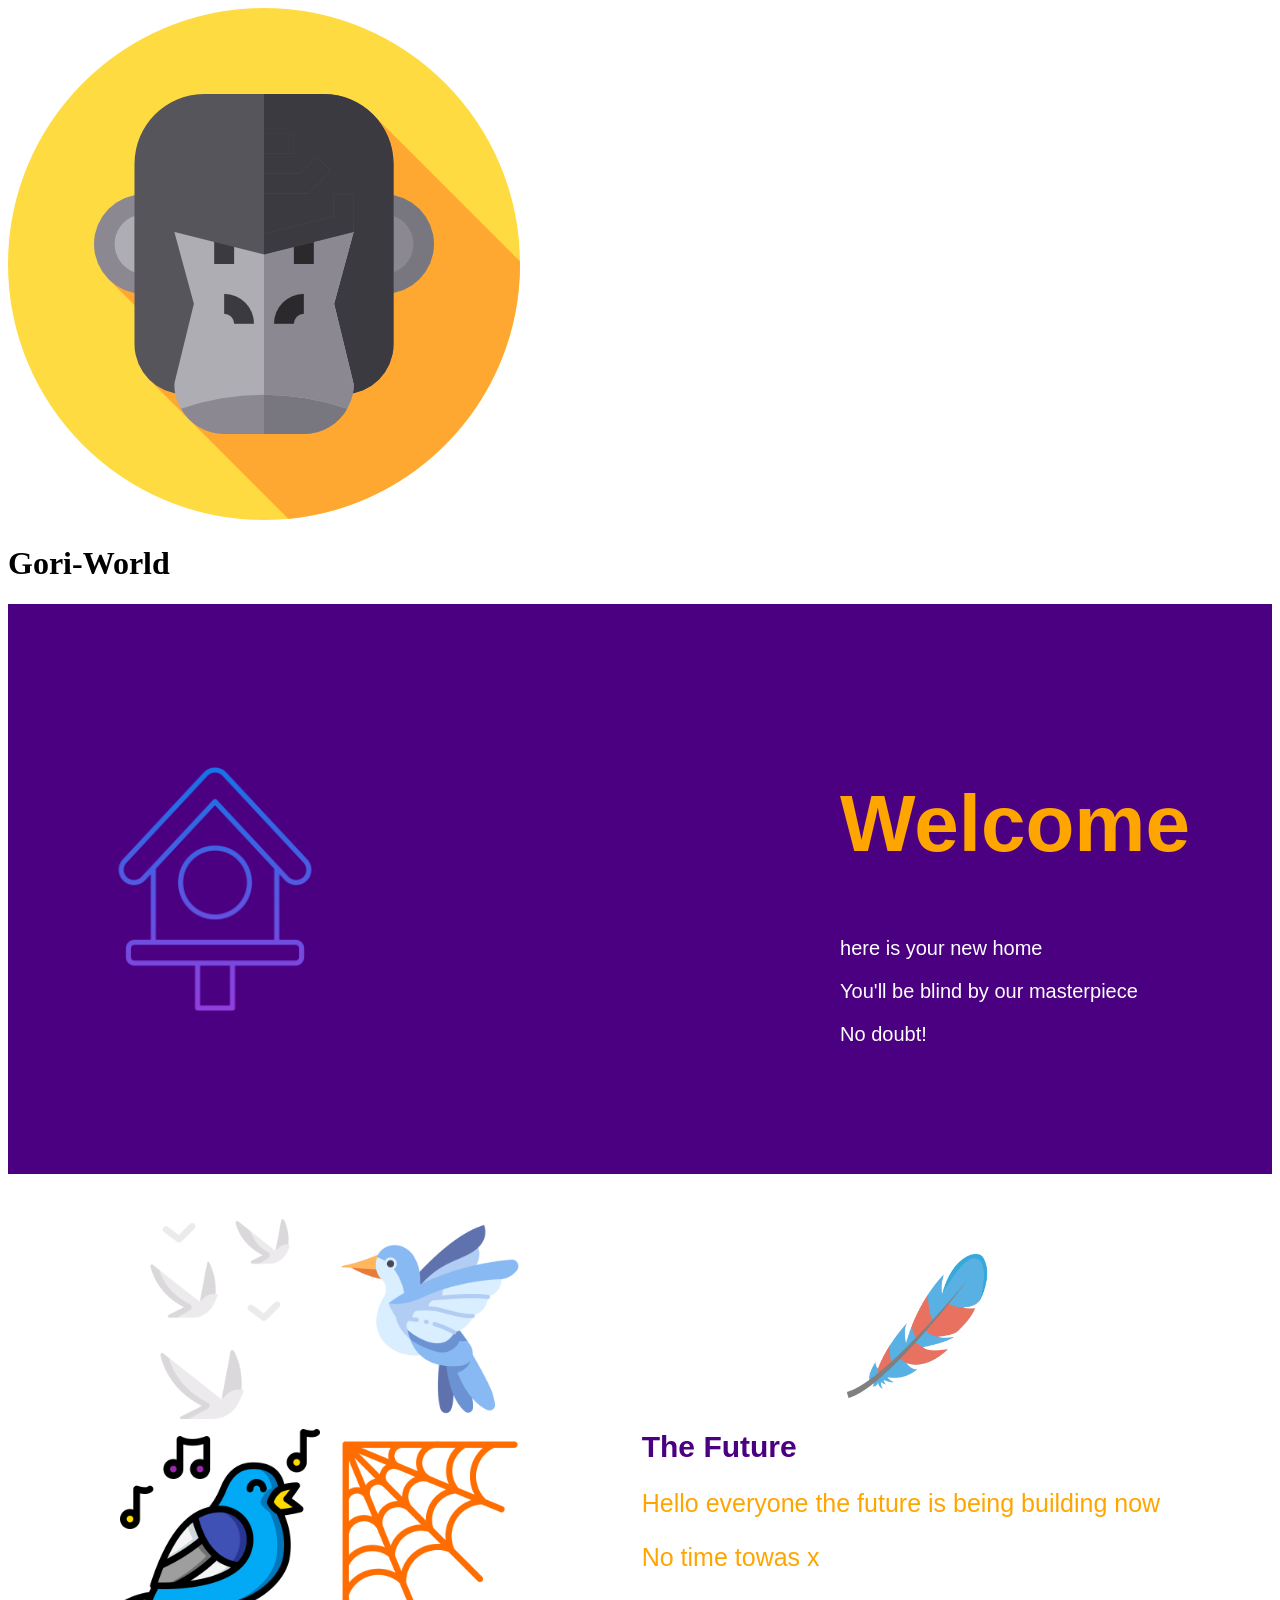
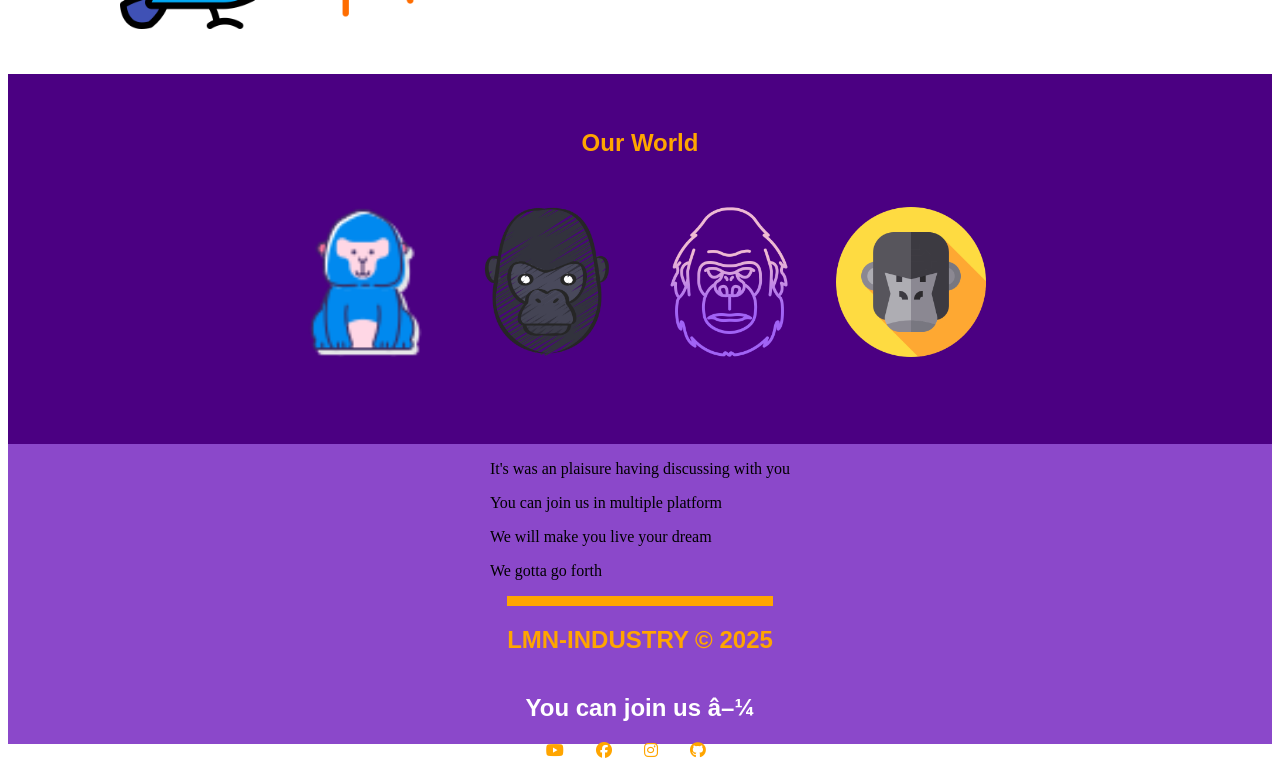
==== commit 1b6e0c59: "index modified" ====
--- a/index.html
+++ b/index.html
@@ -3,7 +3,7 @@
 <!DOCTYPE html>
 <html lang="en">
 <head>
-    <meta charset="UTF-8">
+    <meta charset="TF-8">
     <meta name="viewport" content="width=device-width, initial-scale=1.0">
     <link rel="icon" type="image/png" href="./Graphics/gori5.png">
     <link rel="stylesheet" href="https://cdnjs.cloudflare.com/ajax/libs/font-awesome/6.4.0/css/all.min.css">
@@ -76,5 +76,3 @@
   </footer>
 <script src="reastau.js"></script>
 </body>
-33771c066af6999fdaa2be4582a63dbfb1ea
-</html>
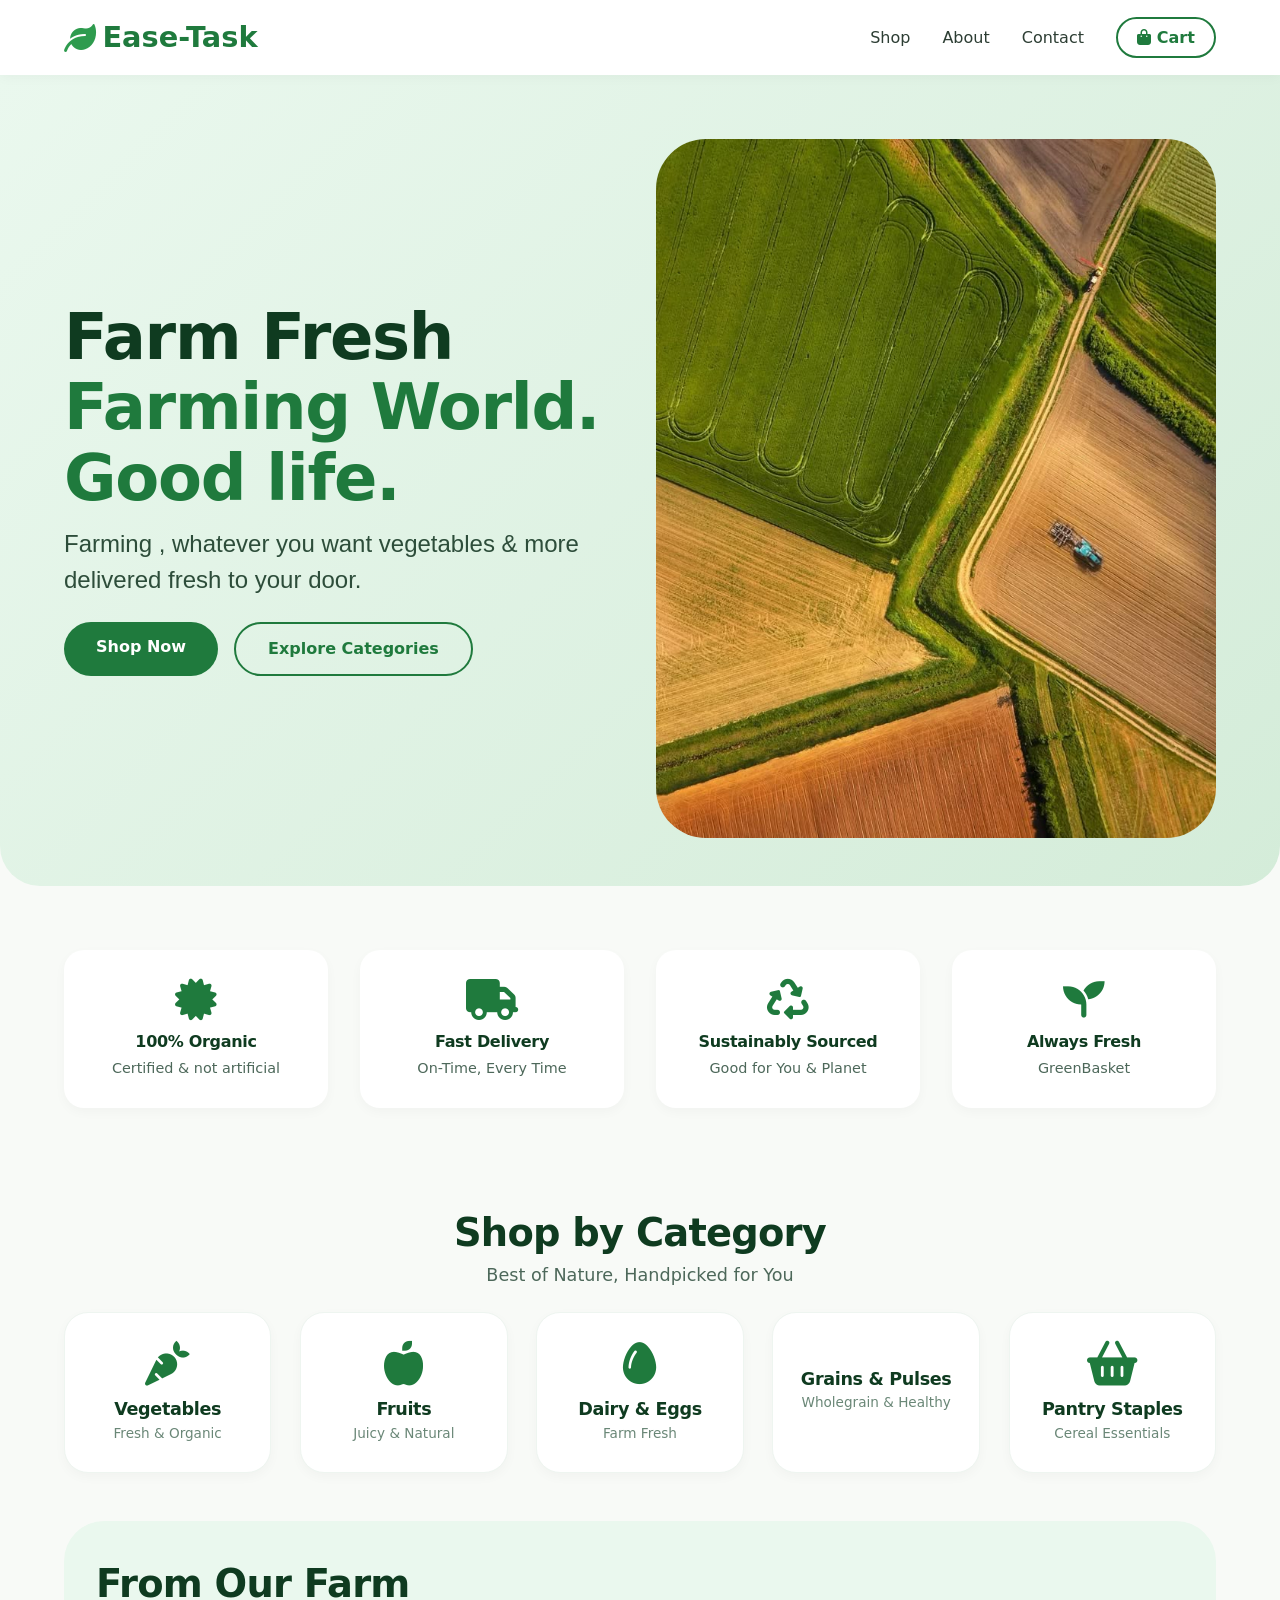
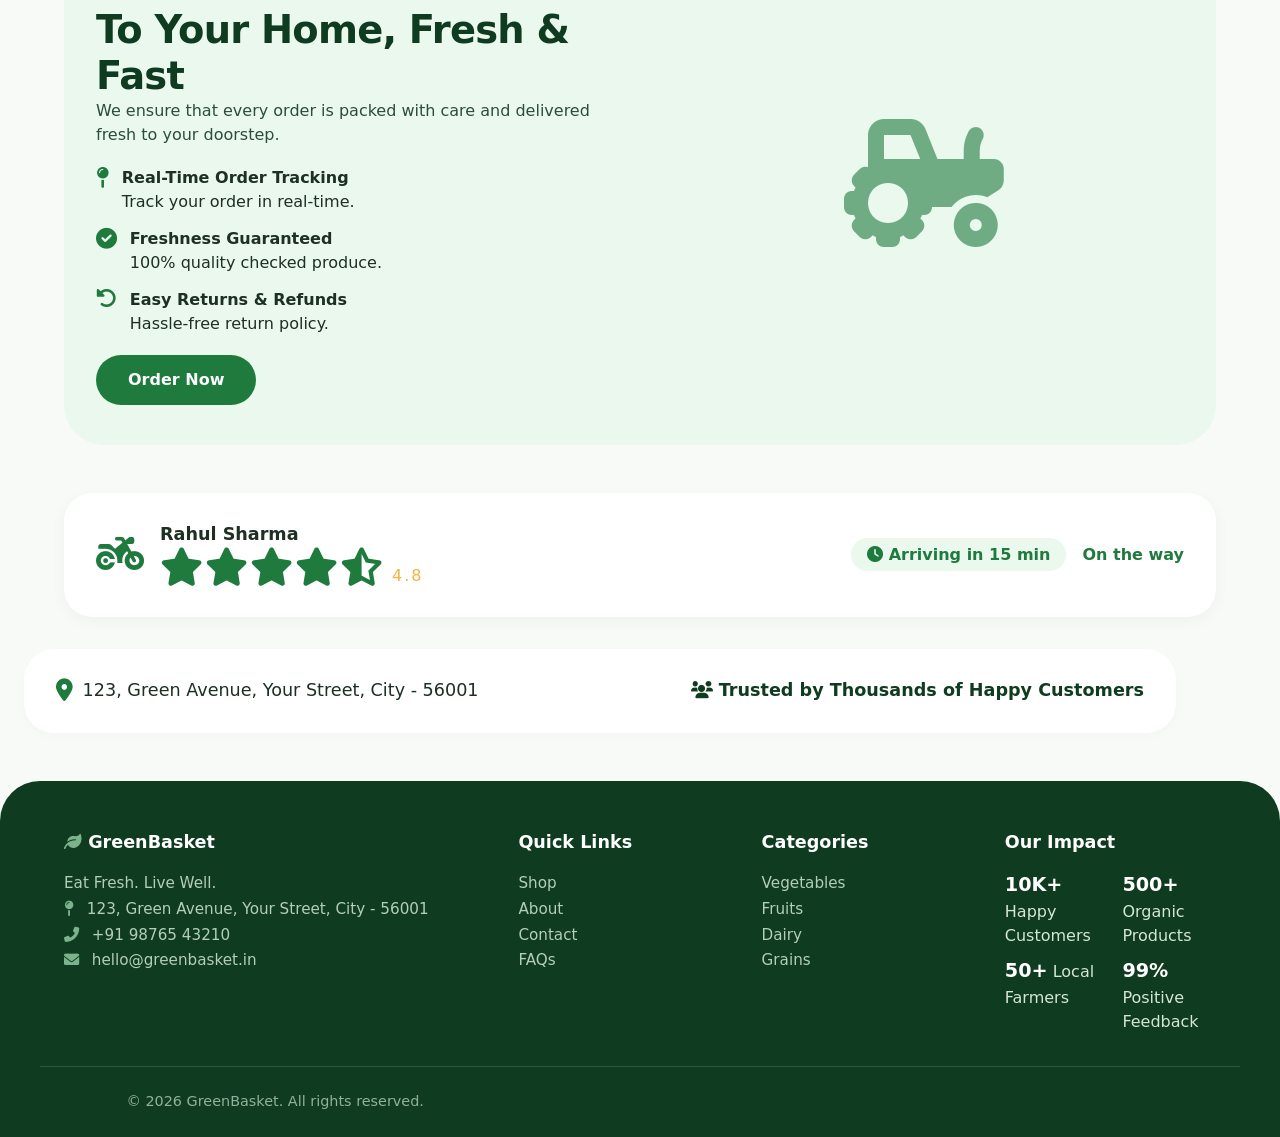
==== commit 8ff18006: "new lmn" ====
--- a/index.html
+++ b/index.html
@@ -1,78 +1,196 @@
-
-
 <!DOCTYPE html>
 <html lang="en">
 <head>
-    <meta charset="TF-8">
-    <meta name="viewport" content="width=device-width, initial-scale=1.0">
-    <link rel="icon" type="image/png" href="./Graphics/gori5.png">
-    <link rel="stylesheet" href="https://cdnjs.cloudflare.com/ajax/libs/font-awesome/6.4.0/css/all.min.css">
-    <link rel="stylesheet" href="restau.css">
-    <title>Gori-Gang</title>
+  <meta charset="UTF-8">
+  <meta name="viewport" content="width=device-width, initial-scale=1.0">
+  <title>GreenBasket – Fresh Organic</title>
+  <link rel="stylesheet" href="https://cdnjs.cloudflare.com/ajax/libs/font-awesome/6.0.0-beta3/css/all.min.css">
+  <link rel="stylesheet" href="restau.css">
 </head>
 <body>
+
+<header class="header">
+  <div class="container">
+    <div class="logo">
+      <i class="fas fa-leaf"></i> Ease-Task
+    </div>
+    <nav class="nav">
+      <a href="#">Shop</a>
+      <a href="aboutus.html">About</a>
+      <a href="#">Contact</a>
+      <a href="#" class="btn-outline"><i class="fas fa-shopping-bag"></i> Cart</a>
+    </nav>
+  </div>
+</header>
+
+<main>
  
-    <header>
-        <img src="./Graphics/gori3.png" alt="">
-        <h1>Gori-World</h1>
-    </header>   
-    <section>
-        <div class="contain">
-              <img src="./Graphics/nid.png">
-            <div class="part1">
-                <h2>Welcome</h2>
-                <p>here is your new home </p>
-                <p>You'll be blind by our masterpiece</p>
-                <p>No doubt!</p>
-            </div>            
+  <section class="hero">
+    <div class="container">
+      <div class="hero-text">
+        <h1>Farm Fresh<br><span>Farming World. Good life.</span></h1>
+        <p class="sub">Farming , whatever you want vegetables & more delivered fresh to your door.</p>
+        <div class="hero-buttons">
+          <a href="#" class="btn">Shop Now</a>
+          <a href="#" class="btn btn-outline-dark">Explore Categories</a>
         </div>
-        <div class="part2">
-            <div class="icc">
-                <img src="./Graphics/bird1.png" >
-                <img src="./Graphics/bird2.png" >
-                <img src="./Graphics/bird3.png" >
-                <img src="./Graphics/Spide.png" >
-            </div>
-            <div class="icc1">
-                <img src="./Graphics/plume.png">
-                <h2>The Future</h2>
-                <p>Hello everyone the future is being building now</p>
-                <p>No time towas x</p>
-            </div>
+      </div>
+      <div class="hero-image">
+       <img src="Graphics/farm1.jpg" alt="" srcset="">
+      </div>
+    </div>
+  </section>
+
+ 
+  <section class="features">
+    <div class="container features-grid">
+      <div class="feature-item">
+        <i class="fas fa-certificate"></i>
+        <h3>100% Organic</h3>
+        <p>Certified &amp; not artificial</p>
+      </div>
+      <div class="feature-item">
+        <i class="fas fa-truck"></i>
+        <h3>Fast Delivery</h3>
+        <p>On-Time, Every Time</p>
+      </div>
+      <div class="feature-item">
+        <i class="fas fa-recycle"></i>
+        <h3>Sustainably Sourced</h3>
+        <p>Good for You &amp; Planet</p>
+      </div>
+      <div class="feature-item">
+        <i class="fas fa-seedling"></i>
+        <h3>Always Fresh</h3>
+        <p>GreenBasket</p>
+      </div>
+    </div>
+  </section>
+
+  
+  <div class="container">
+    <div class="section-title">
+      <h2>Shop by Category</h2>
+      <p>Best of Nature, Handpicked for You</p>
+    </div>
+    <div class="category-grid">
+      <div class="category-card">
+        <i class="fas fa-carrot"></i>
+        <h3>Vegetables</h3>
+        <p>Fresh &amp; Organic</p>
+      </div>
+      <div class="category-card">
+        <i class="fas fa-apple-alt"></i>
+        <h3>Fruits</h3>
+        <p>Juicy &amp; Natural</p>
+      </div>
+      <div class="category-card">
+        <i class="fas fa-egg"></i>
+        <h3>Dairy &amp; Eggs</h3>
+        <p>Farm Fresh</p>
+      </div>
+      <div class="category-card">
+        <i class="fas fa-wheat-alt"></i>
+        <h3>Grains &amp; Pulses</h3>
+        <p>Wholegrain &amp; Healthy</p>
+      </div>
+      <div class="category-card">
+        <i class="fas fa-shopping-basket"></i>
+        <h3>Pantry Staples</h3>
+        <p>Cereal Essentials</p>
+      </div>
+    </div>
+  </div>
+
+  
+  <div class="container">
+    <div class="farm-section">
+      <div class="farm-text">
+        <h2>From Our Farm <br>To Your Home, Fresh &amp; Fast</h2>
+        <p style="color: #2d4d3a; margin-bottom: 1rem;">We ensure that every order is packed with care and delivered fresh to your doorstep.</p>
+        <ul>
+          <li><i class="fas fa-map-pin"></i> <span><strong>Real-Time Order Tracking</strong><br>Track your order in real-time.</span></li>
+          <li><i class="fas fa-check-circle"></i> <span><strong>Freshness Guaranteed</strong><br>100% quality checked produce.</span></li>
+          <li><i class="fas fa-undo-alt"></i> <span><strong>Easy Returns &amp; Refunds</strong><br>Hassle-free return policy.</span></li>
+        </ul>
+        <a href="#" class="btn">Order Now</a>
+      </div>
+      <div class="farm-image">
+        <i class="fas fa-tractor"></i>
+      </div>
+    </div>
+  </div>
+
+  <div class="container">
+    <div class="delivery-status">
+      <div class="delivery-left">
+        <i class="fas fa-motorcycle"></i>
+        <div>
+          <div class="name">Rahul Sharma</div>
+          <div class="stars"><i class="fas fa-star"></i><i class="fas fa-star"></i><i class="fas fa-star"></i><i class="fas fa-star"></i><i class="fas fa-star-half-alt"></i> 4.8</div>
         </div>
+      </div>
+      <div class="delivery-right">
+        <span class="time"><i class="fas fa-clock"></i> Arriving in 15 min</span>
+        <span style="color:#1f7a3d; font-weight:600;">On the way</span>
+      </div>
+    </div>
+  </div>
 
-        <div class="Car">
-            <h1>Our World</h1>
-            <div class="carouss">
-                <img src="./Graphics/gori5.png" class="crd">
-                <img src="./Graphics/gori2.png" class="crd">
-                <img src="./Graphics/Gori.png"  class="crd">
-                <img src="./Graphics/gori3.png" class="crd">
-                <img src="./Graphics/bird3.png" class="crd">
-            </div>
-        </div>  
-    </section>
+  <div class="container" style="margin: 2rem 0;">
+    <div style="background:#fff; border-radius:30px; padding: 1.8rem 2rem; box-shadow:0 4px 12px rgba(0,0,0,0.02);">
+      <p style="font-size: 1.1rem; display: flex; align-items: center; gap: 0.6rem; flex-wrap: wrap;">
+        <i class="fas fa-map-marker-alt" style="color:#1f7a3d; font-size:1.4rem;"></i>
+        123, Green Avenue, Your Street, City - 56001
+        <span style="margin-left: auto; color:#0f3b20; font-weight:600;"><i class="fas fa-users"></i> Trusted by Thousands of Happy Customers</span>
+      </p>
+    </div>
+  </div>
+</main>
 
-  <footer>
-    <div class="ft1">
-        <p>It's was an plaisure having discussing with you</p>
-        <p>You can join us in multiple platform</p>
-        <p>We will make you live your dream</p>
-        <p>We gotta go forth</p>
+<footer class="footer">
+  <div class="container">
+    <div>
+      <h4><i class="fas fa-leaf" style="color:#7cb38d;"></i> GreenBasket</h4>
+      <p style="margin-top: 0.4rem;">Eat Fresh. Live Well.</p>
+      <div class="address">
+        <p><i class="fas fa-map-pin"></i> 123, Green Avenue, Your Street, City - 56001</p>
+        <p><i class="fas fa-phone-alt"></i> +91 98765 43210</p>
+        <p><i class="fas fa-envelope"></i> hello@greenbasket.in</p>
+      </div>
     </div>
-    <div class="ft2">
-        <div class="fft"></div>
-        <h2>LMN-INDUSTRY &copy; 2025</h2>
+    <div>
+      <h4>Quick Links</h4>
+      <ul>
+        <li><a href="#" style="color:#b3cebb;">Shop</a></li>
+        <li><a href="#" style="color:#b3cebb;">About</a></li>
+        <li><a href="#" style="color:#b3cebb;">Contact</a></li>
+        <li><a href="#" style="color:#b3cebb;">FAQs</a></li>
+      </ul>
     </div>
-    <div class="ft3">
-        <h2>You can join us ▼</h2>
-        <div class="fft3">
-            <a href=""><i class="fab fa-youtube"></i></a>
-            <a href=""><i class="fab fa-facebook"></i></a>
-            <a href=""><i class="fab fa-instagram"></i></a>
-            <a href=""><i class="fab fa-github"></i></a>
-        </div>        
+    <div>
+      <h4>Categories</h4>
+      <ul>
+        <li><a href="#" style="color:#b3cebb;">Vegetables</a></li>
+        <li><a href="#" style="color:#b3cebb;">Fruits</a></li>
+        <li><a href="#" style="color:#b3cebb;">Dairy</a></li>
+        <li><a href="#" style="color:#b3cebb;">Grains</a></li>
+      </ul>
     </div>
-  </footer>
-<script src="reastau.js"></script>
+    <div>
+      <h4>Our Impact</h4>
+      <div class="stats">
+        <div><span>10K+</span> Happy Customers</div>
+        <div><span>500+</span> Organic Products</div>
+        <div><span>50+</span> Local Farmers</div>
+        <div><span>99%</span> Positive Feedback</div>
+      </div>
+    </div>
+  </div>
+  <div class="footer-bottom container">
+    &copy; 2026 GreenBasket. All rights reserved.
+  </div>
+</footer>
+
 </body>
+</html>
--- a/restau.css
+++ b/restau.css
@@ -1,470 +1,426 @@
-<<<<<<< HEAD
-header{
-
-    background-color: aliceblue;
-    padding: 80px auto;
-    display: flex;
-    gap: 1rem;
-    justify-content: center;
-     img{
-        width: 80px;
-        height: 80px;
-        right: 0;
-     }
-     h1{
-        color: orange;
-        font-family: 'Gill Sans', 'Gill Sans MT', Calibri, 'Trebuchet MS', sans-serif;
-     }
-}
-
-
-.contain{
-
-    display: flex;
-    gap:500px;
-    justify-content: center;
-    padding: 35px;
-    height: 500px;
-    align-items: center;
-    background-color: indigo;
-
-    .part1{
-        text-align: justify;
-        h2{
-            color: orange;
-            font-family: 'Lucida Sans', 'Lucida Sans Regular', 'Lucida Grande', 'Lucida Sans Unicode', Geneva, Verdana, sans-serif;
-            font-size: 5rem;
-        }
-        p{
-            font-family: 'Lucida Sans', 'Lucida Sans Regular', 'Lucida Grande', 'Lucida Sans Unicode', Geneva, Verdana, sans-serif;
-            font-size: 20px;
-            color: white;
-        }
-    }
-
-    img{
-        width: 250px;
-        height: 250px;
-    }
-}
-.part2{
-        display: flex;
-        justify-content: space-evenly;
-        height: 500px;
-        align-items: center;
-
-        .icc{
-            background-color: white;
-            border-radius: 5px;
-            display: grid;
-            grid-template-columns: auto auto;
-            grid-gap: 10px;
-            transition: transform 2s;
-
-            img{
-                width: 200px;
-                height: 200px;
-            }
-
-            img:hover{
-                transform: scale(1.5);
-            }
-        }
-
-
-        .icc1{
-
-            img{
-                width: 150px;
-                height: 150px;
-                padding-left: 200px;
-            }
-            h2{
-                color: indigo;
-                font-family: 'Franklin Gothic Medium', 'Arial Narrow', Arial, sans-serif;
-                font-size: 30px;
-            }
-            p{
-                color:orange;
-                font-size: 25px;
-                font-family: 'Segoe UI', Tahoma, Geneva, Verdana, sans-serif;
-            }
-        }
-    }
-
-    .Car{
-       background-color: indigo;
-       height: 300px;
-       padding: 35px;
-       text-align: center;
-
-       h1{
-        color: orange;
-        font-family: 'Franklin Gothic Medium', 'Arial Narrow', Arial, sans-serif;
-       }
-        .carouss{
-        margin: 50px auto;
-        display: flex;
+* {
+      margin: 0;
+      padding: 0;
+      box-sizing: border-box;
+    }
+
+    body {
+      font-family: 'Segoe UI', Roboto, system-ui, sans-serif;
+      background: #f8faf7;
+      color: #1e2f23;
+      line-height: 1.5;
+    }
+
+    .container {
+      max-width: 1200px;
+      margin: 0 auto;
+      padding: 0 1.5rem;
+    }
+
+    h1, h2, h3 {
+      font-weight: 600;
+      letter-spacing: -0.02em;
+    }
+
+    img {
+      max-width: 100%;
+      height: auto;
+      display: block;
+      border-radius: 50px;
+    }
+
+    a {
+      text-decoration: none;
+      color: inherit;
+    }
+
+    /* ---------- Header ---------- */
+    .header {
+      background: #ffffff;
+      box-shadow: 0 2px 12px rgba(0, 0, 0, 0.04);
+      padding: 1rem 0;
+      position: sticky;
+      top: 0;
+      z-index: 100;
+    }
+
+    .header .container {
+      display: flex;
+      justify-content: space-between;
+      align-items: center;
+      flex-wrap: wrap;
+      gap: 1rem;
+    }
+
+    .logo {
+      display: flex;
+      align-items: center;
+      gap: 0.4rem;
+      font-size: 1.8rem;
+      font-weight: 700;
+      color: #1f7a3d;
+    }
+    .logo i {
+      font-size: 2rem;
+      color: #2e9b4e;
+    }
+
+    .nav {
+      display: flex;
+      gap: 2rem;
+      align-items: center;
+    }
+    .nav a {
+      font-weight: 500;
+      color: #2d3e34;
+      transition: color 0.2s;
+    }
+    .nav a:hover {
+      color: #1f7a3d;
+    }
+    .nav .btn-outline {
+      border: 2px solid #1f7a3d;
+      padding: 0.4rem 1.2rem;
+      border-radius: 30px;
+      color: #1f7a3d;
+      font-weight: 600;
+      transition: 0.2s;
+    }
+    .nav .btn-outline:hover {
+      background: #1f7a3d;
+      color: #fff;
+    }
+
+    .hero {
+      padding: 4rem 0 3rem;
+      background:linear-gradient(135deg, #eaf8ee 0%, #d4ecd9 100%);
+      border-radius: 0 0 40px 40px;
+      margin-bottom: 2rem;
+    }
+    .hero .container {
+      display: grid;
+      grid-template-columns: 1fr 1fr;
+      gap: 2rem;
+      align-items: center;
+    }
+    .hero-text h1 {
+      font-size: clamp(2.4rem, 5vw, 4rem);
+      line-height: 1.1;
+      color: #0f3b20;
+    }
+    .hero-text h1 span {
+      color: #1f7a3d;
+    }
+    .hero-text .sub {
+      font-family: 'Gill Sans', 'Gill Sans MT', Calibri, 'Trebuchet MS', sans-serif;
+      font-size: 1.5rem;
+      margin: 0.8rem 0 1.5rem;
+      color: #2d4d3a;
+    }
+    .hero-buttons {
+      display: flex;
+      flex-wrap: wrap;
+      gap: 1rem;
+    }
+    .btn {
+      display: inline-block;
+      padding: 0.8rem 2rem;
+      border-radius: 40px;
+      font-weight: 600;
+      transition: 0.2s;
+      border: none;
+      cursor: pointer;
+      background: #1f7a3d;
+      color: #fff;
+    }
+    .btn:hover {
+      background: #14632e;
+      transform: translateY(-2px);
+      box-shadow: 0 8px 20px rgba(31, 122, 61, 0.3);
+    }
+    .btn-outline-dark {
+      background: transparent;
+      border: 2px solid #1f7a3d;
+      color: #1f7a3d;
+    }
+    .btn-outline-dark:hover {
+      background: #1f7a3d;
+      color: #fff;
+    }
+    .hero-image {
+      display: flex;
+      justify-content: center;
+      align-items: center;      
+    }
+    .hero-image > image {    
+      opacity: 0.7;
+    }
+
+
+    .features {
+      padding: 2rem 0 3rem;
+    }
+    .features-grid {
+      display: grid;
+      grid-template-columns: repeat(auto-fit, minmax(180px, 1fr));
+      gap: 2rem;
+      text-align: center;
+    }
+    .feature-item {
+      background: #fff;
+      padding: 1.8rem 0.5rem;
+      border-radius: 20px;
+      box-shadow: 0 4px 12px rgba(0,0,0,0.03);
+      transition: 0.2s;
+    }
+    .feature-item:hover {
+      transform: scale(1.02);
+      box-shadow: 0 8px 24px rgba(0,0,0,0.06);
+    }
+    .feature-item i {
+      font-size: 2.6rem;
+      color: #1f7a3d;
+      margin-bottom: 0.6rem;
+    }
+    .feature-item h3 {
+      font-size: 1rem;
+      margin-bottom: 0.2rem;
+      color: #0f3b20;
+    }
+    .feature-item p {
+      font-size: 0.9rem;
+      color: #4d685a;
+    }
+
+    .section-title {
+      text-align: center;
+      margin: 3rem 0 1.5rem;
+    }
+    .section-title h2 {
+      font-size: clamp(1.8rem, 3vw, 2.6rem);
+      color: #0f3b20;
+    }
+    .section-title p {
+      color: #4d685a;
+      font-size: 1.1rem;
+    }
+
+   
+    .category-grid {
+      display: grid;
+      grid-template-columns: repeat(auto-fit, minmax(170px, 1fr));
+      gap: 1.8rem;
+    }
+    .category-card {
+      background: #fff;
+      padding: 1.8rem 0.5rem;
+      border-radius: 24px;
+      text-align: center;
+      box-shadow: 0 4px 12px rgba(0,0,0,0.03);
+      transition: 0.25s;
+      border: 1px solid #eef5f0;
+    }
+    .category-card:hover {
+      border-color: #1f7a3d;
+      transform: translateY(-6px);
+    }
+    .category-card i {
+      font-size: 2.8rem;
+      color: #1f7a3d;
+      margin-bottom: 0.6rem;
+    }
+    .category-card h3 {
+      font-size: 1.1rem;
+      color: #0f3b20;
+    }
+    .category-card p {
+      font-size: 0.85rem;
+      color: #6a8777;
+    }
+
+   
+    .farm-section {
+      background: #eaf8ee;
+      border-radius: 40px;
+      padding: 2.5rem 2rem;
+      margin: 3rem 0;
+      display: grid;
+      grid-template-columns: 1fr 1fr;
+      gap: 3rem;
+      align-items: center;
+    }
+    .farm-text h2 {
+      font-size: clamp(1.8rem, 3vw, 2.4rem);
+      color: #0f3b20;
+      line-height: 1.2;
+    }
+    .farm-text ul {
+      list-style: none;
+      margin: 1.2rem 0;
+    }
+    .farm-text li {
+      display: flex;
+      gap: 0.8rem;
+      align-items: flex-start;
+      margin-bottom: 0.8rem;
+      font-size: 1rem;
+    }
+    .farm-text li i {
+      color: #1f7a3d;
+      font-size: 1.3rem;
+      margin-top: 0.1rem;
+    }
+    .farm-image {
+      display: flex;
+      justify-content: center;
+    }
+    .farm-image i {
+      font-size: 8rem;
+      color: #1f7a3d;
+      opacity: 0.6;
+    }
+
+    
+    .delivery-status {
+      background: #fff;
+      border-radius: 28px;
+      padding: 1.8rem 2rem;
+      box-shadow: 0 4px 16px rgba(0,0,0,0.04);
+      margin: 2rem 0;
+      display: flex;
+      flex-wrap: wrap;
+      justify-content: space-between;
+      align-items: center;
+      gap: 1rem;
+    }
+    .delivery-left {
+      display: flex;
+      align-items: center;
+      gap: 1rem;
+    }
+    .delivery-left i {
+      font-size: 2.4rem;
+      color: #1f7a3d;
+    }
+    .delivery-left .name {
+      font-weight: 600;
+      font-size: 1.1rem;
+    }
+    .delivery-left .stars {
+      color: #f5b342;
+      letter-spacing: 2px;
+    }
+    .delivery-right {
+      display: flex;
+      align-items: center;
+      gap: 1rem;
+    }
+    .delivery-right .time {
+      font-weight: 600;
+      color: #1f7a3d;
+      background: #eaf8ee;
+      padding: 0.3rem 1rem;
+      border-radius: 30px;
+    }
+
+    .footer {
+      background: #0f3b20;
+      color: #d4e6d6;
+      padding: 3rem 0 1.5rem;
+      margin-top: 3rem;
+      border-radius: 40px 40px 0 0;
+    }
+    .footer .container {
+      display: grid;
+      grid-template-columns: 2fr 1fr 1fr 1fr;
+      gap: 2rem;
+    }
+    .footer h4 {
+      color: #fff;
+      margin-bottom: 1rem;
+      font-size: 1.1rem;
+    }
+    .footer p, .footer li {
+      font-size: 0.95rem;
+      line-height: 1.7;
+      color: #b3cebb;
+    }
+    .footer ul {
+      list-style: none;
+    }
+    .footer .address i {
+      margin-right: 0.5rem;
+      color: #7cb38d;
+    }
+    .footer .stats {
+      display: grid;
+      grid-template-columns: 1fr 1fr;
+      gap: 0.6rem 1.5rem;
+      margin-top: 0.5rem;
+    }
+    .footer .stats span {
+      font-weight: 600;
+      color: #fff;
+      font-size: 1.2rem;
+    }
+    .footer-bottom {
+      text-align: center;
+      border-top: 1px solid #285a3b;
+      padding-top: 1.5rem;
+      margin-top: 2rem;
+      font-size: 0.9rem;
+      color: #92b09e;
+    }
+
+    
+    @media (max-width: 768px) {
+      .header .container {
+        flex-direction: column;
+        align-items: stretch;
+        gap: 0.8rem;
+      }
+      .nav {
+        flex-wrap: wrap;
+        justify-content: center;
+        gap: 1rem;
+      }
+      .hero .container {
+        grid-template-columns: 1fr;
+        text-align: center;
+      }
+      .hero-buttons {
+        justify-content: center;
+      }
+      .farm-section {
+        grid-template-columns: 1fr;
+        text-align: center;
+      }
+      .farm-text li {
+        justify-content: center;
+      }
+      .footer .container {
+        grid-template-columns: 1fr;
         gap: 2rem;
-        overflow-x: auto;
-        width: 700px;
-        img{
-            width: 150px;
-            height: 150px;
-            flex: 1px;
-        }
-    }
-
-    .carouss::-webkit-scrollbar{
-        display: none;
-    }
-
-    }
-    
-    footer{
-
-        background-color: rgb(139, 72, 202);
-        height: 300px;
-        display: flex;
+      }
+      .delivery-status {
         flex-direction: column;
-        align-items: center;
-
-
-        .ft2{
-            h2{
-                font-family: 'Segoe UI', Tahoma, Geneva, Verdana, sans-serif;
-                color: orange;
-            }
-            .fft{
-                padding: 5px;
-                background-color: orange;
-            }
-        }
-
-        .ft3{
-            position: relative;
-            h2{
-               font-family: 'Segoe UI', Tahoma, Geneva, Verdana, sans-serif;
-               color: white; 
-            }
-
-            .fft3{
-                position: absolute;
-                left: 20px;
-                display: flex;
-                gap: 2rem;
-                a{                                
-                color: orange;
-                left: 100px;
-                }
-
-            }
-        }
-    }
-
-    .tra{
-        position: relative;
-        background-color: white;
-        height: 500px;
-        a{
-            top: 100px;
-            position: absolute;
-            padding: 100px;
-            border: 1px solid black;
-            border-radius: 10px;
-            text-decoration: none;
-            transition: 2s;
-            
-
-        }
-    }
-    a:hover{
-        background-color: indigo;
-        color: orange;
-    }
-
-
-    @media(max-width:500px){
-
-        header{
-            width: 100vh;   
-        }
-
-        section{
-
-
-            .contain,.part2,.Car,.tra{
-                width: 92vh;
-            }
-            .contain{
-                border: 2px solid black;
-                display: flex;
-                gap: 2rem;
-                justify-content: center;
-                .part1{
-                    h2{
-                        font-size: 20px;
-
-                    }
-                    p{
-                       font-size: 12px;
-                       font-family: 'Segoe UI', Tahoma, Geneva, Verdana, sans-serif;
-
-                    }
-                }
-            }
-
-            .part2{
-                display: flex;
-                flex-direction: column;
-                height: 100vh;
-            }
-
-            .tra{
-                position: relative;
-                a{
-                    position: absolute;
-                    left: 30%;
-                }
-            }
-        }
-
-        footer{
-            width: 100vh;
-        }
-=======
-header{
-
-    background-color: aliceblue;
-    padding: 80px auto;
-    display: flex;
-    gap: 1rem;
-    justify-content: center;
-     img{
-        width: 80px;
-        height: 80px;
-        right: 0;
-     }
-     h1{
-        color: orange;
-        font-family: 'Gill Sans', 'Gill Sans MT', Calibri, 'Trebuchet MS', sans-serif;
-     }
-}
-
-
-.contain{
-
-    display: flex;
-    gap:500px;
-    justify-content: center;
-    padding: 35px;
-    height: 500px;
-    align-items: center;
-    background-color: indigo;
-
-    .part1{
-        text-align: justify;
-        h2{
-            color: orange;
-            font-family: 'Lucida Sans', 'Lucida Sans Regular', 'Lucida Grande', 'Lucida Sans Unicode', Geneva, Verdana, sans-serif;
-            font-size: 5rem;
-        }
-        p{
-            font-family: 'Lucida Sans', 'Lucida Sans Regular', 'Lucida Grande', 'Lucida Sans Unicode', Geneva, Verdana, sans-serif;
-            font-size: 20px;
-            color: white;
-        }
-    }
-
-    img{
-        width: 250px;
-        height: 250px;
-    }
-}
-.part2{
-        display: flex;
-        justify-content: space-evenly;
-        height: 500px;
-        align-items: center;
-
-        .icc{
-            background-color: white;
-            border-radius: 5px;
-            display: grid;
-            grid-template-columns: auto auto;
-            grid-gap: 10px;
-            transition: transform 2s;
-
-            img{
-                width: 200px;
-                height: 200px;
-            }
-
-            img:hover{
-                transform: scale(1.5);
-            }
-        }
-
-
-        .icc1{
-
-            img{
-                width: 150px;
-                height: 150px;
-                padding-left: 200px;
-            }
-            h2{
-                color: indigo;
-                font-family: 'Franklin Gothic Medium', 'Arial Narrow', Arial, sans-serif;
-                font-size: 30px;
-            }
-            p{
-                color:orange;
-                font-size: 25px;
-                font-family: 'Segoe UI', Tahoma, Geneva, Verdana, sans-serif;
-            }
-        }
-    }
-
-    .Car{
-       background-color: indigo;
-       height: 300px;
-       padding: 35px;
-       text-align: center;
-
-       h1{
-        color: orange;
-        font-family: 'Franklin Gothic Medium', 'Arial Narrow', Arial, sans-serif;
-       }
-        .carouss{
-        margin: 50px auto;
-        display: flex;
-        gap: 2rem;
-        overflow-x: auto;
-        width: 700px;
-        img{
-            width: 150px;
-            height: 150px;
-            flex: 1px;
-        }
-    }
-
-    .carouss::-webkit-scrollbar{
-        display: none;
-    }
-
-    }
-    
-    footer{
-
-        background-color: rgb(139, 72, 202);
-        height: 300px;
-        display: flex;
-        flex-direction: column;
-        align-items: center;
-
-
-        .ft2{
-            h2{
-                font-family: 'Segoe UI', Tahoma, Geneva, Verdana, sans-serif;
-                color: orange;
-            }
-            .fft{
-                padding: 5px;
-                background-color: orange;
-            }
-        }
-
-        .ft3{
-            position: relative;
-            h2{
-               font-family: 'Segoe UI', Tahoma, Geneva, Verdana, sans-serif;
-               color: white; 
-            }
-
-            .fft3{
-                position: absolute;
-                left: 20px;
-                display: flex;
-                gap: 2rem;
-                a{                                
-                color: orange;
-                left: 100px;
-                }
-
-            }
-        }
-    }
-
-    .tra{
-        position: relative;
-        background-color: white;
-        height: 500px;
-        a{
-            top: 100px;
-            position: absolute;
-            padding: 100px;
-            border: 1px solid black;
-            border-radius: 10px;
-            text-decoration: none;
-            transition: 2s;
-            
-
-        }
-    }
-    a:hover{
-        background-color: indigo;
-        color: orange;
-    }
-
-
-    @media(max-width:500px){
-
-        header{
-            width: 100vh;   
-        }
-
-        section{
-
-
-            .contain,.part2,.Car,.tra{
-                width: 92vh;
-            }
-            .contain{
-                border: 2px solid black;
-                display: flex;
-                gap: 2rem;
-                justify-content: center;
-                .part1{
-                    h2{
-                        font-size: 20px;
-
-                    }
-                    p{
-                       font-size: 12px;
-                       font-family: 'Segoe UI', Tahoma, Geneva, Verdana, sans-serif;
-
-                    }
-                }
-            }
-
-            .part2{
-                display: flex;
-                flex-direction: column;
-                height: 100vh;
-            }
-
-            .tra{
-                position: relative;
-                a{
-                    position: absolute;
-                    left: 30%;
-                }
-            }
-        }
-
-        footer{
-            width: 100vh;
-        }
->>>>>>> 133133771c066af6999fdaa2be4582a63dbfb1ea
-    }+        align-items: stretch;
+        text-align: center;
+      }
+      .delivery-left {
+        flex-wrap: wrap;
+        justify-content: center;
+      }
+      .delivery-right {
+        justify-content: center;
+      }
+    }
+
+    @media (max-width: 480px) {
+      .features-grid {
+        grid-template-columns: 1fr 1fr;
+      }
+      .category-grid {
+        grid-template-columns: 1fr 1fr;
+      }
+   }
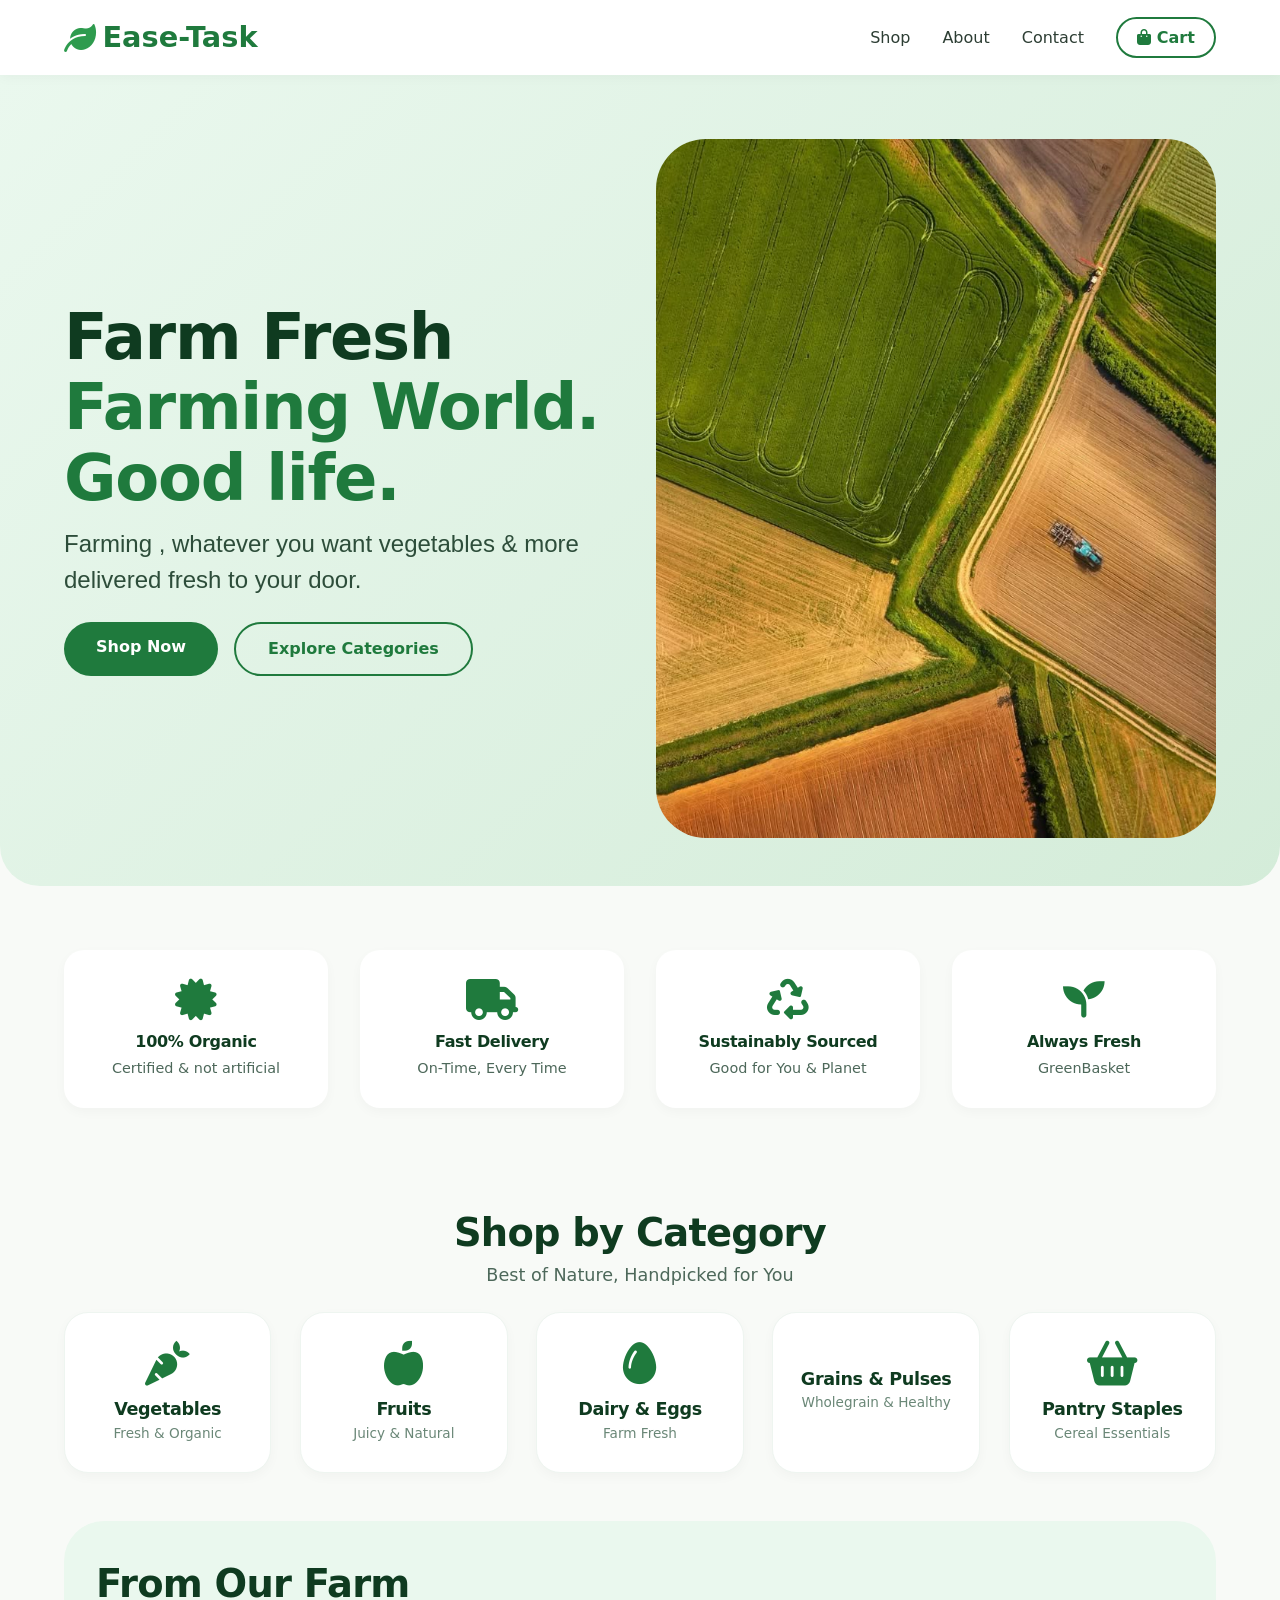
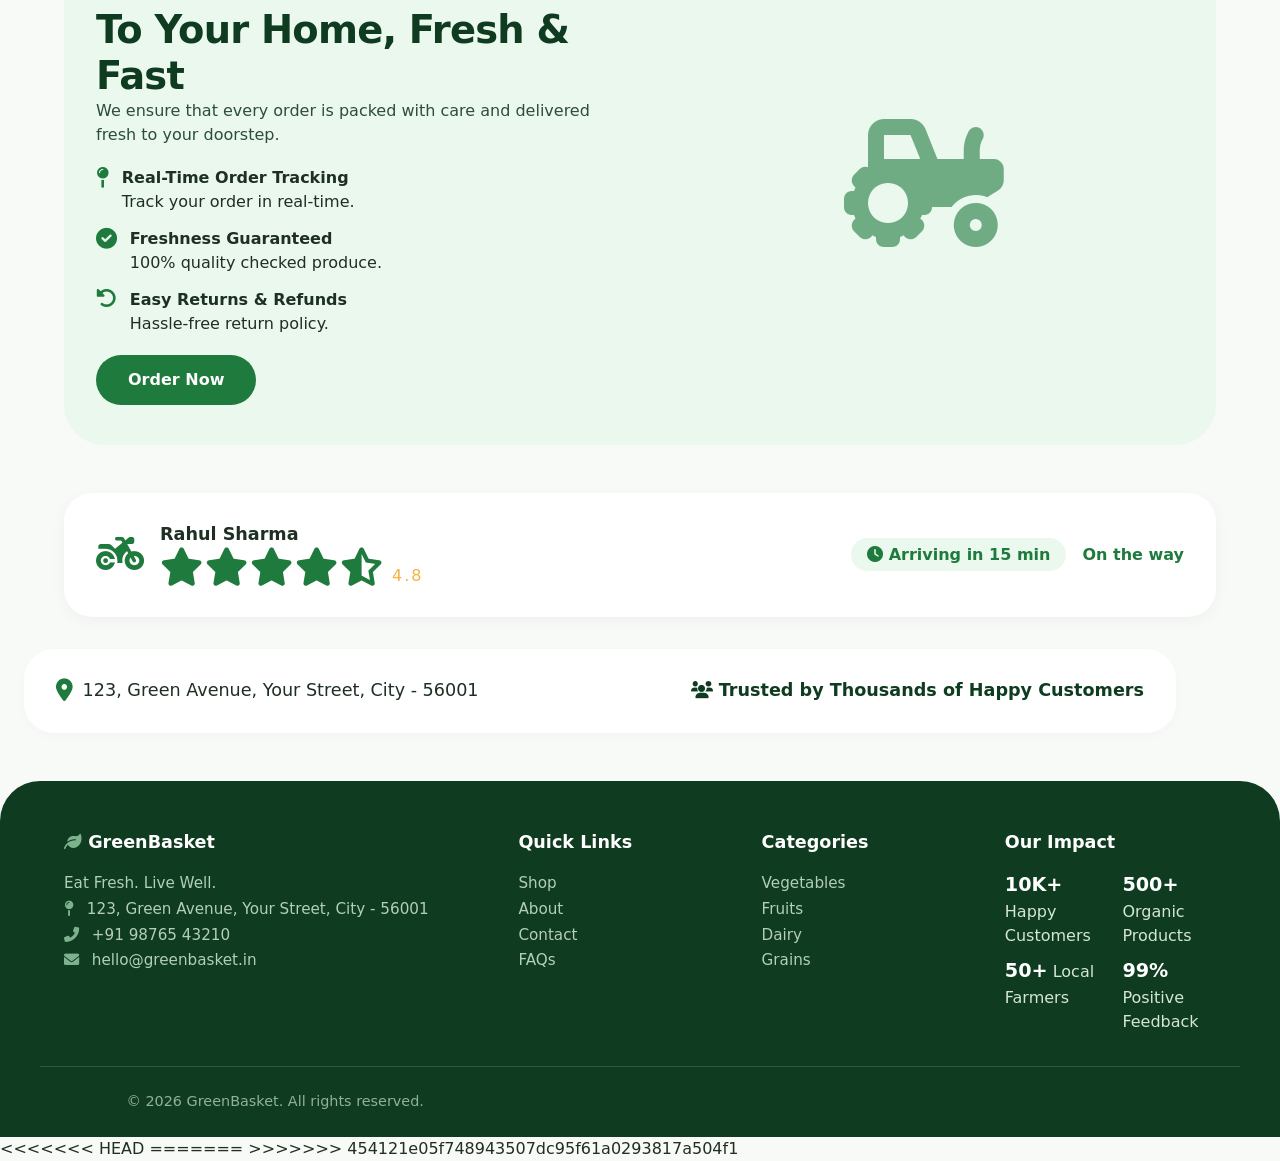
==== commit 707112cb: "Merge branch 'main' of https://github.com/laminisidibe222-source/laminiproject" ====
--- a/index.html
+++ b/index.html
@@ -193,4 +193,8 @@
 </footer>
 
 </body>
-</html>+<<<<<<< HEAD
+</html>
+=======
+</html>
+>>>>>>> 454121e05f748943507dc95f61a0293817a504f1
--- a/restau.css
+++ b/restau.css
@@ -423,4 +423,8 @@
       .category-grid {
         grid-template-columns: 1fr 1fr;
       }
-   }+<<<<<<< HEAD
+   }
+=======
+   }
+>>>>>>> 454121e05f748943507dc95f61a0293817a504f1
